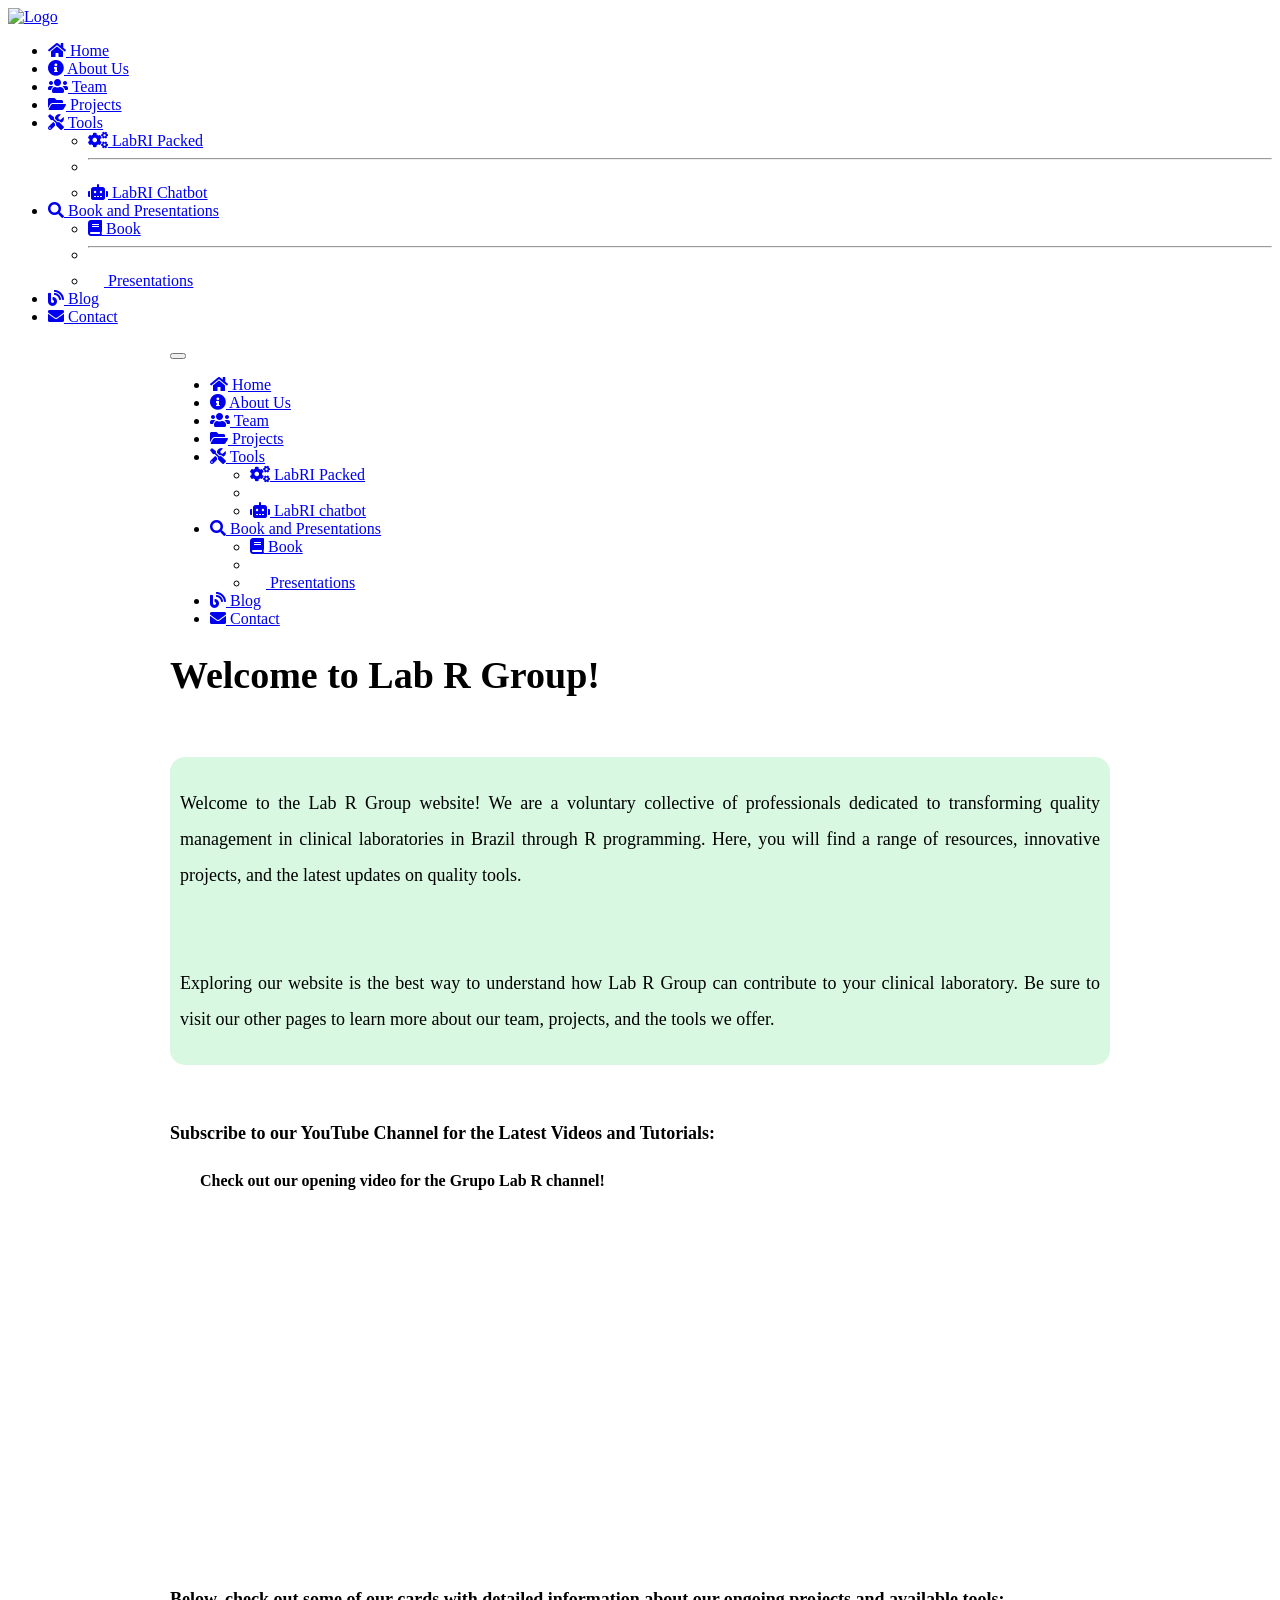
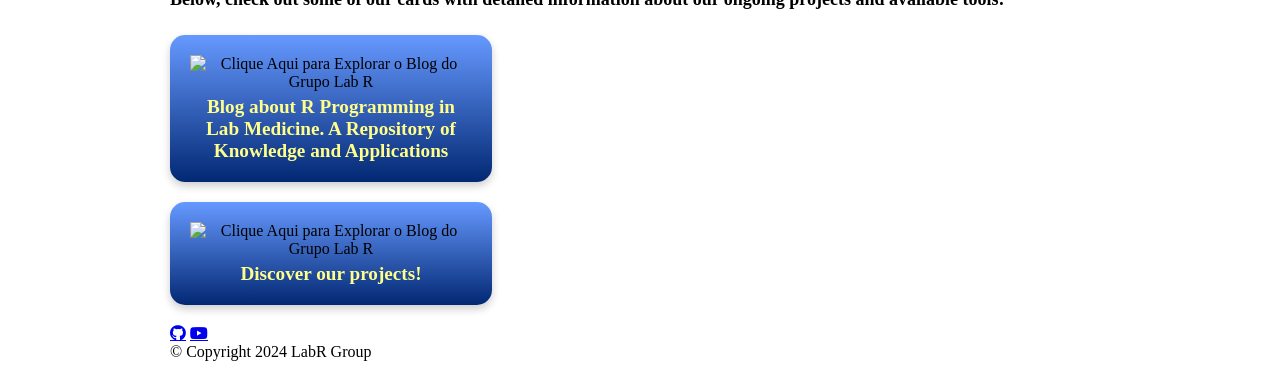
==== index.html @ 33eb2dee "Add files via upload" ====
<!DOCTYPE html>

<html>

<head>

<meta charset="utf-8" />
<meta name="generator" content="pandoc" />
<meta http-equiv="X-UA-Compatible" content="IE=EDGE" />




<title>Welcome to Lab R Group!</title>

<script src="site_libs/header-attrs-2.28/header-attrs.js"></script>
<script src="site_libs/jquery-3.6.0/jquery-3.6.0.min.js"></script>
<meta name="viewport" content="width=device-width, initial-scale=1" />
<link href="site_libs/bootstrap-3.3.5/css/cerulean.min.css" rel="stylesheet" />
<script src="site_libs/bootstrap-3.3.5/js/bootstrap.min.js"></script>
<script src="site_libs/bootstrap-3.3.5/shim/html5shiv.min.js"></script>
<script src="site_libs/bootstrap-3.3.5/shim/respond.min.js"></script>
<style>h1 {font-size: 34px;}
       h1.title {font-size: 38px;}
       h2 {font-size: 30px;}
       h3 {font-size: 24px;}
       h4 {font-size: 18px;}
       h5 {font-size: 16px;}
       h6 {font-size: 12px;}
       code {color: inherit; background-color: rgba(0, 0, 0, 0.04);}
       pre:not([class]) { background-color: white }</style>
<script src="site_libs/navigation-1.1/tabsets.js"></script>
<link href="site_libs/highlightjs-9.12.0/textmate.css" rel="stylesheet" />
<script src="site_libs/highlightjs-9.12.0/highlight.js"></script>
<link href="site_libs/font-awesome-6.4.2/css/all.min.css" rel="stylesheet" />
<link href="site_libs/font-awesome-6.4.2/css/v4-shims.min.css" rel="stylesheet" />
<!DOCTYPE html>
<html lang="en">
<head>
  <title>Site do Grupo Lab R</title>
  <meta charset="utf-8">
  <meta name="viewport" content="width=device-width, initial-scale=1.0">
  <meta name="google-site-verification" content="M9py7JwcT3rz7EWfe31SNr1wxkTWrTN2qYtPYsKMCZA" />
  <meta name="google-site-verification" content="QYenxqItDmS0MMre0PmnWL9f4YGKX4WmvtJGTEO8Kag" />
  <meta name="description" content="Lab R Group: The Lab R Group is a voluntary and non-profit collective, founded in 2021, composed of a variety of professionals who work diretamente e indiretamente no setor de laboratório clínico no Brasil. Esses especialistas focam na gestão da qualidade, utilizando ferramentas estatísticas que auxiliam neste empreendimento. O objetivo principal do grupo é implementar a transformação digital em ferramentas de qualidade, utilizando a linguagem de programação R, que é open source e gratuita.">
  <meta name="robots" content="index, follow">
  <meta name="googlebot" content="index, follow">
  <meta name="keywords" content="GrupoLabR, grupolabr, Grupo Lab R, LabRGroup, Lab R Group, LabR Group, R Markdown, Shiny, Clinical Laboratory, Diagnostic Medicine, Machine Learning, Artificial Intelligence, Biostatistics, Quality Control, Method Validation, Reference Intervals, Bioestatística, Intervalo de Referência, Validação de Métodos, R programming, Rstudio, machine learning, artificial intelligence, clinical laboratory, diagnostic medicine, quality control">
  <meta name="author" content="Lab R Group">
  <meta name="theme-color" content="#333">
  <meta name="language" content="pt-BR, en-US, es-ES">
  <link rel="canonical" href="https://www.grupolabr.com/" />
  <link rel="shortcut icon" href="imagens/icon_grupo_lab_r2.png">
  <link rel="stylesheet" href="https://use.fontawesome.com/releases/v5.8.1/css/all.css">

  <!-- Open Graph Tags -->
  <meta property="og:title" content="Lab R Group" />
  <meta property="og:description" content="Promovendo a transformação digital em laboratórios clínicos através da linguagem R." />
  <meta property="og:image" content="imagens/logo_grupo_lab_r.png" />
  <meta property="og:url" content="https://www.grupolabr.com/" />
  <meta property="og:type" content="website" />
  <link rel="stylesheet" href="styles.css">
  <script defer src="scripts.js"></script>
</head>

<body>
<header>
  <nav class="navbar">
    <div class="logo">
      <a href="index.html">
        <img src="imagens/logo_grupo_lab_r.png" alt="Logo"/>
      </a>
    </div>
    <div class="menu-icon" id="menu-icon">
      <div class="bar1"></div>
      <div class="bar2"></div>
      <div class="bar3"></div>
    </div>
    <ul class="nav-links" id="nav-links">
      <li><a href="index.html"><i class="fa fa-home"></i> Home</a></li>
      <li><a href="About_us.html"><i class="fa fa-info-circle"></i> About Us</a></li>
      <li><a href="Team.html"><i class="fa fa-users"></i> Team</a></li>
      <li><a href="Projects.html"><i class="fas fa-folder-open"></i> Projects</a></li>
      <li>
        <a href="#"><i class="fas fa-tools"></i> Tools</a>
        <ul class="submenu">
          <li><a href="LabRI_Packed.html"><i class="fa fa-cogs"></i> LabRI Packed</a></li>
          <li><hr></li>
          <li><a href="LabRI_chatbot.html"><i class="fa fa-robot"></i> LabRI Chatbot</a></li>
        </ul>
      </li>
      <li>
        <a href="#"><i class="fa fa-search"></i> Book and Presentations</a>
        <ul class="submenu">
          <li><a href="Book.html"><i class="fa fa-book"></i> Book</a></li>
          <li><hr></li>
          <li><a href="Presentations.html"><i class="fa fa-slideshare"></i> Presentations</a></li>
        </ul>
      </li>
      <li><a href="Blog.html"><i class="fa fa-blog"></i> Blog</a></li>
      <li><a href="Contact.html"><i class="fa fa-envelope"></i> Contact</a></li>
    </ul>
  </nav>
</header>

</body>
</html>

<style type="text/css">
  code{white-space: pre-wrap;}
  span.smallcaps{font-variant: small-caps;}
  span.underline{text-decoration: underline;}
  div.column{display: inline-block; vertical-align: top; width: 50%;}
  div.hanging-indent{margin-left: 1.5em; text-indent: -1.5em;}
  ul.task-list{list-style: none;}
    </style>

<style type="text/css">code{white-space: pre;}</style>
<script type="text/javascript">
if (window.hljs) {
  hljs.configure({languages: []});
  hljs.initHighlightingOnLoad();
  if (document.readyState && document.readyState === "complete") {
    window.setTimeout(function() { hljs.initHighlighting(); }, 0);
  }
}
</script>






<link rel="stylesheet" href="styles.css" type="text/css" />



<style type = "text/css">
.main-container {
  max-width: 940px;
  margin-left: auto;
  margin-right: auto;
}
img {
  max-width:100%;
}
.tabbed-pane {
  padding-top: 12px;
}
.html-widget {
  margin-bottom: 20px;
}
button.code-folding-btn:focus {
  outline: none;
}
summary {
  display: list-item;
}
details > summary > p:only-child {
  display: inline;
}
pre code {
  padding: 0;
}
</style>


<style type="text/css">
.dropdown-submenu {
  position: relative;
}
.dropdown-submenu>.dropdown-menu {
  top: 0;
  left: 100%;
  margin-top: -6px;
  margin-left: -1px;
  border-radius: 0 6px 6px 6px;
}
.dropdown-submenu:hover>.dropdown-menu {
  display: block;
}
.dropdown-submenu>a:after {
  display: block;
  content: " ";
  float: right;
  width: 0;
  height: 0;
  border-color: transparent;
  border-style: solid;
  border-width: 5px 0 5px 5px;
  border-left-color: #cccccc;
  margin-top: 5px;
  margin-right: -10px;
}
.dropdown-submenu:hover>a:after {
  border-left-color: #adb5bd;
}
.dropdown-submenu.pull-left {
  float: none;
}
.dropdown-submenu.pull-left>.dropdown-menu {
  left: -100%;
  margin-left: 10px;
  border-radius: 6px 0 6px 6px;
}
</style>

<script type="text/javascript">
// manage active state of menu based on current page
$(document).ready(function () {
  // active menu anchor
  href = window.location.pathname
  href = href.substr(href.lastIndexOf('/') + 1)
  if (href === "")
    href = "index.html";
  var menuAnchor = $('a[href="' + href + '"]');

  // mark the anchor link active (and if it's in a dropdown, also mark that active)
  var dropdown = menuAnchor.closest('li.dropdown');
  if (window.bootstrap) { // Bootstrap 4+
    menuAnchor.addClass('active');
    dropdown.find('> .dropdown-toggle').addClass('active');
  } else { // Bootstrap 3
    menuAnchor.parent().addClass('active');
    dropdown.addClass('active');
  }

  // Navbar adjustments
  var navHeight = $(".navbar").first().height() + 15;
  var style = document.createElement('style');
  var pt = "padding-top: " + navHeight + "px; ";
  var mt = "margin-top: -" + navHeight + "px; ";
  var css = "";
  // offset scroll position for anchor links (for fixed navbar)
  for (var i = 1; i <= 6; i++) {
    css += ".section h" + i + "{ " + pt + mt + "}\n";
  }
  style.innerHTML = "body {" + pt + "padding-bottom: 40px; }\n" + css;
  document.head.appendChild(style);
});
</script>

<!-- tabsets -->

<style type="text/css">
.tabset-dropdown > .nav-tabs {
  display: inline-table;
  max-height: 500px;
  min-height: 44px;
  overflow-y: auto;
  border: 1px solid #ddd;
  border-radius: 4px;
}

.tabset-dropdown > .nav-tabs > li.active:before, .tabset-dropdown > .nav-tabs.nav-tabs-open:before {
  content: "\e259";
  font-family: 'Glyphicons Halflings';
  display: inline-block;
  padding: 10px;
  border-right: 1px solid #ddd;
}

.tabset-dropdown > .nav-tabs.nav-tabs-open > li.active:before {
  content: "\e258";
  font-family: 'Glyphicons Halflings';
  border: none;
}

.tabset-dropdown > .nav-tabs > li.active {
  display: block;
}

.tabset-dropdown > .nav-tabs > li > a,
.tabset-dropdown > .nav-tabs > li > a:focus,
.tabset-dropdown > .nav-tabs > li > a:hover {
  border: none;
  display: inline-block;
  border-radius: 4px;
  background-color: transparent;
}

.tabset-dropdown > .nav-tabs.nav-tabs-open > li {
  display: block;
  float: none;
}

.tabset-dropdown > .nav-tabs > li {
  display: none;
}
</style>

<!-- code folding -->




</head>

<body>


<div class="container-fluid main-container">




<div class="navbar navbar-default  navbar-fixed-top" role="navigation">
  <div class="container">
    <div class="navbar-header">
      <button type="button" class="navbar-toggle collapsed" data-toggle="collapse" data-bs-toggle="collapse" data-target="#navbar" data-bs-target="#navbar">
        <span class="icon-bar"></span>
        <span class="icon-bar"></span>
        <span class="icon-bar"></span>
      </button>
      <a class="navbar-brand" href="index.html"></a>
    </div>
    <div id="navbar" class="navbar-collapse collapse">
      <ul class="nav navbar-nav">
        <li>
  <a href="index.html">
    <span class="fa fa-home"></span>
     
    Home
  </a>
</li>
<li>
  <a href="About_us.html">
    <span class="fa fa-info-circle"></span>
     
    About Us
  </a>
</li>
<li>
  <a href="Team.html">
    <span class="fa fa-users"></span>
     
    Team
  </a>
</li>
<li>
  <a href="Projects.html">
    <span class="fas fa-folder-open"></span>
     
    Projects
  </a>
</li>
<li class="dropdown">
  <a href="#" class="dropdown-toggle" data-toggle="dropdown" role="button" data-bs-toggle="dropdown" aria-expanded="false">
    <span class="fas fa-tools"></span>
     
    Tools
     
    <span class="caret"></span>
  </a>
  <ul class="dropdown-menu" role="menu">
    <li>
      <a href="LabRI_Packed.html">
        <span class="fa fa-cogs"></span>
         
        LabRI Packed
      </a>
    </li>
    <li class="divider"></li>
    <li>
      <a href="LabRI_chatbot.html">
        <span class="fa fa-robot"></span>
         
        LabRI chatbot
      </a>
    </li>
  </ul>
</li>
<li class="dropdown">
  <a href="#" class="dropdown-toggle" data-toggle="dropdown" role="button" data-bs-toggle="dropdown" aria-expanded="false">
    <span class="fa fa-search"></span>
     
    Book and Presentations
     
    <span class="caret"></span>
  </a>
  <ul class="dropdown-menu" role="menu">
    <li>
      <a href="Book.html">
        <span class="fa fa-book"></span>
         
        Book
      </a>
    </li>
    <li class="divider"></li>
    <li>
      <a href="Presentations.html">
        <span class="fa fa-slideshare"></span>
         
        Presentations
      </a>
    </li>
  </ul>
</li>
<li>
  <a href="Blog.html">
    <span class="fa fa-blog"></span>
     
    Blog
  </a>
</li>
<li>
  <a href="Contact.html">
    <span class="fa fa-envelope"></span>
     
    Contact
  </a>
</li>
      </ul>
      <ul class="nav navbar-nav navbar-right">
        
      </ul>
    </div><!--/.nav-collapse -->
  </div><!--/.container -->
</div><!--/.navbar -->

<div id="header">



<h1 class="title toc-ignore">Welcome to Lab R Group!</h1>

</div>


<p><br></p>
<div
style="text-align: justify; line-height: 2; color: black; background-color: #d8f8e1; border-radius: 15px; padding: 10px; font-size: 18px;">
<p>Welcome to the Lab R Group website! We are a voluntary collective of
professionals dedicated to transforming quality management in clinical
laboratories in Brazil through R programming. Here, you will find a
range of resources, innovative projects, and the latest updates on
quality tools.</p>
<p><br></p>
<p>Exploring our website is the best way to understand how Lab R Group
can contribute to your clinical laboratory. Be sure to visit our other
pages to learn more about our team, projects, and the tools we
offer.</p>
</div>
<p><br></p>
<div
style="text-align: justify; line-height: 1.8; color: black; font-size: 18px;">
<p><strong>Subscribe to our YouTube Channel for the Latest Videos and
Tutorials:</strong></p>
</div>
<div
style="text-align: justify; text-indent: 30px; line-height: 1.8; color: black;">
<p><strong>Check out our opening video for the Grupo Lab R
channel!</strong></p>
</div>
<div class="video-container">
<p><iframe width="560" height="315" src="https://www.youtube.com/embed/CInPrwDL0m4?si=5nwjoQ9Uyy8b3hS0" frameborder="0" allow="accelerometer; autoplay; encrypted-media; gyroscope; picture-in-picture" allowfullscreen></iframe></p>
</div>
<p><br></p>
<div
style="text-align: justify; line-height: 1.8; color: black; font-size: 18px;">
<p><strong>Below, check out some of our cards with detailed information
about our ongoing projects and available tools:</strong></p>
</div>
<div class="cta-card"
onclick="window.location.href=&#39;https://grupolabr.com/Blog&#39;">
<img src="imagens/CTA_blog.png" alt="Clique Aqui para Explorar o Blog do Grupo Lab R">
<h2>
Blog about R Programming in Lab Medicine. A Repository of Knowledge and
Applications
</h2>
</div>
<div class="cta-card"
onclick="window.location.href=&#39;https://grupolabr.com/Projects&#39;">
<img src="imagens/CTA_projects.png" alt="Clique Aqui para Explorar o Blog do Grupo Lab R">
<h2>
Discover our projects!
</h2>
</div>
<style>
  .cta-card {
    background: linear-gradient(to bottom, #6699ff, #022873); /* Gradiente de azul */
    border-radius: 15px;
    padding: 20px;
    text-align: center;
    box-shadow: 0 4px 8px rgba(0, 0, 0, 0.2);
    transition: transform 0.2s;
    cursor: pointer;
    margin: 20px 0;
    width: 30%; /* Ajuste a largura conforme necessário */
    max-width: 500px; /* Limita a largura máxima */
  }
  .cta-card:hover {
    transform: scale(1.05);
  }
  .cta-card img {
    width: 100%;
    margin-bottom: 5px;
  }
  .cta-card h2 {
    margin: 0;
    font-size: 1.2em;
    color: #ffff89;
  }
</style>

<footer id="rStudioFooter" class="band full">
  <div class="bandContent">
    <div id="logos">
      <a href="https://github.com/labrgrupo/site_labrgroup" class="fab fa-github"></a>
      <a href="https://www.youtube.com/@grupolabr4872/videos" class="fab fa-youtube"></a>
    </div>
    <div id="copyright">© Copyright 2024 LabR Group</div>
  </div>
</footer>



</div>

<script>

// add bootstrap table styles to pandoc tables
function bootstrapStylePandocTables() {
  $('tr.odd').parent('tbody').parent('table').addClass('table table-condensed');
}
$(document).ready(function () {
  bootstrapStylePandocTables();
});


</script>

<!-- tabsets -->

<script>
$(document).ready(function () {
  window.buildTabsets("TOC");
});

$(document).ready(function () {
  $('.tabset-dropdown > .nav-tabs > li').click(function () {
    $(this).parent().toggleClass('nav-tabs-open');
  });
});
</script>

<!-- code folding -->


<!-- dynamically load mathjax for compatibility with self-contained -->
<script>
  (function () {
    var script = document.createElement("script");
    script.type = "text/javascript";
    script.src  = "https://mathjax.rstudio.com/latest/MathJax.js?config=TeX-AMS-MML_HTMLorMML";
    document.getElementsByTagName("head")[0].appendChild(script);
  })();
</script>

</body>
</html>
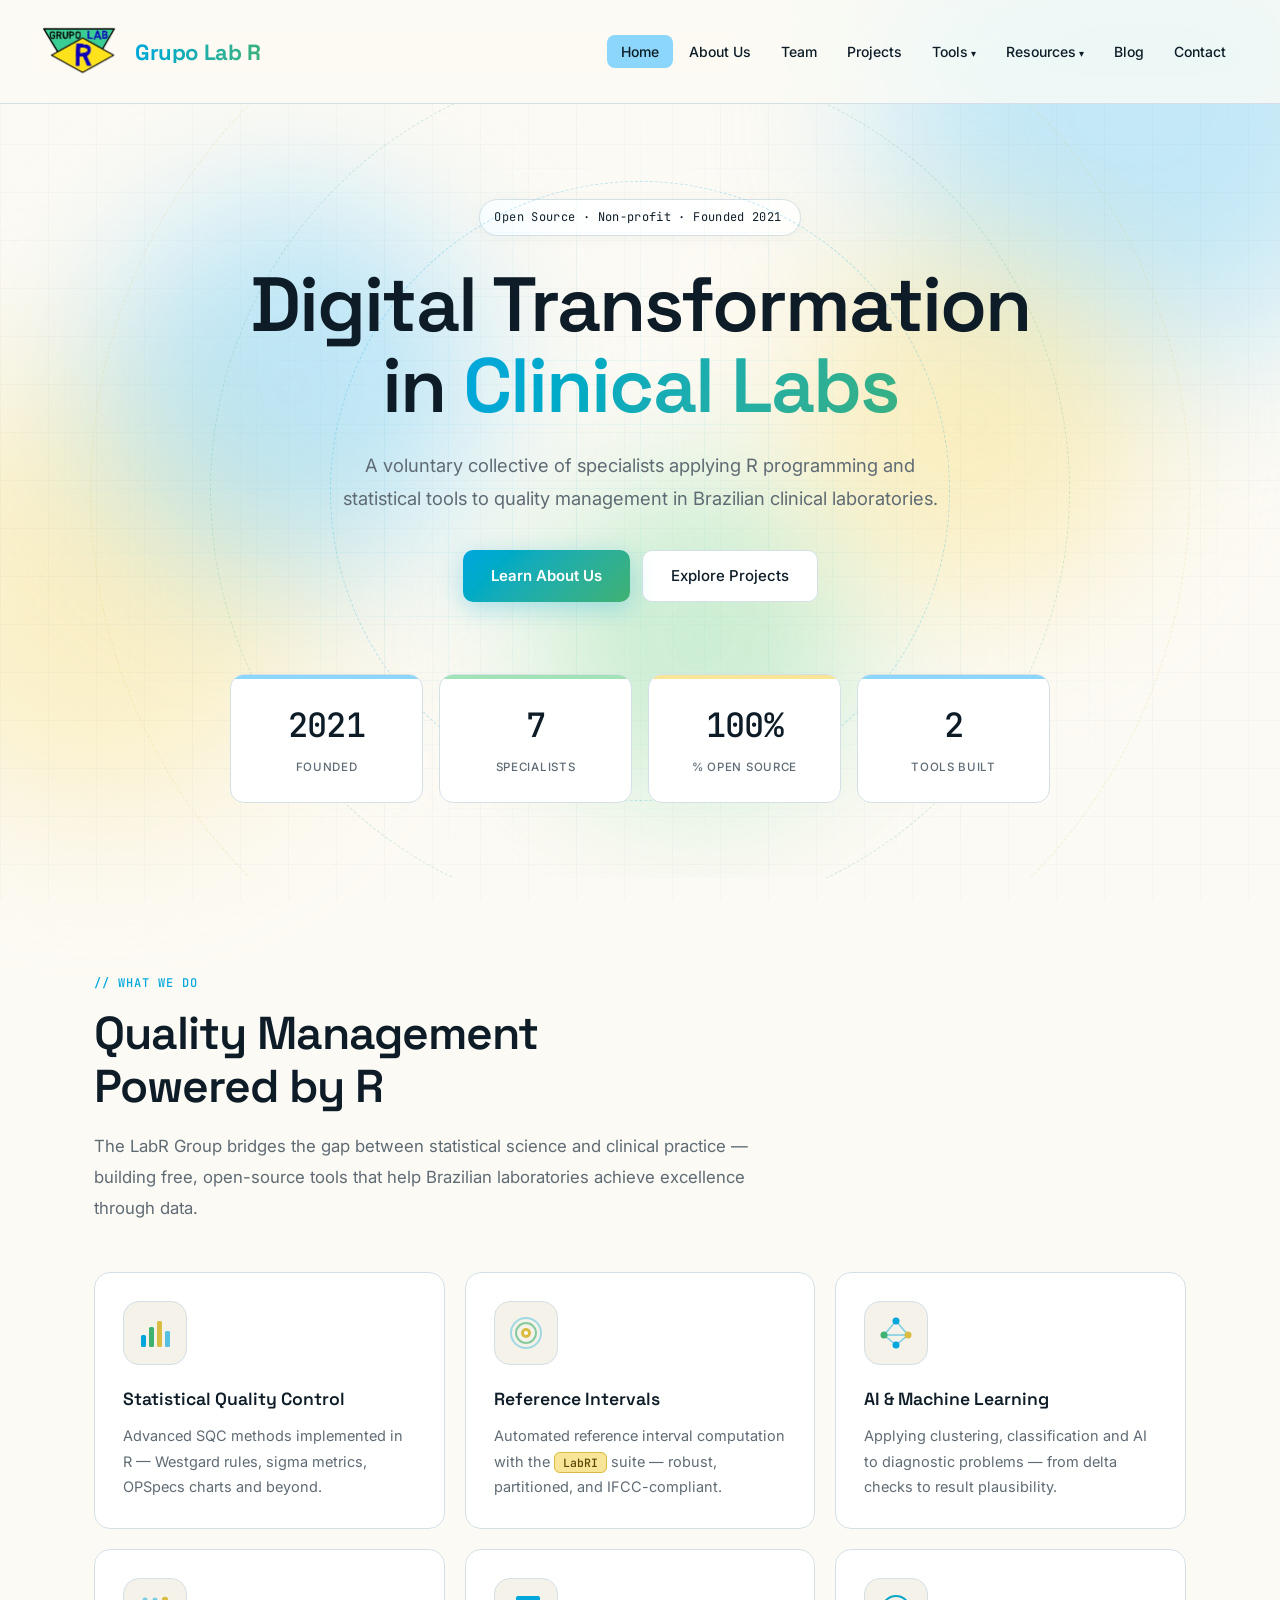
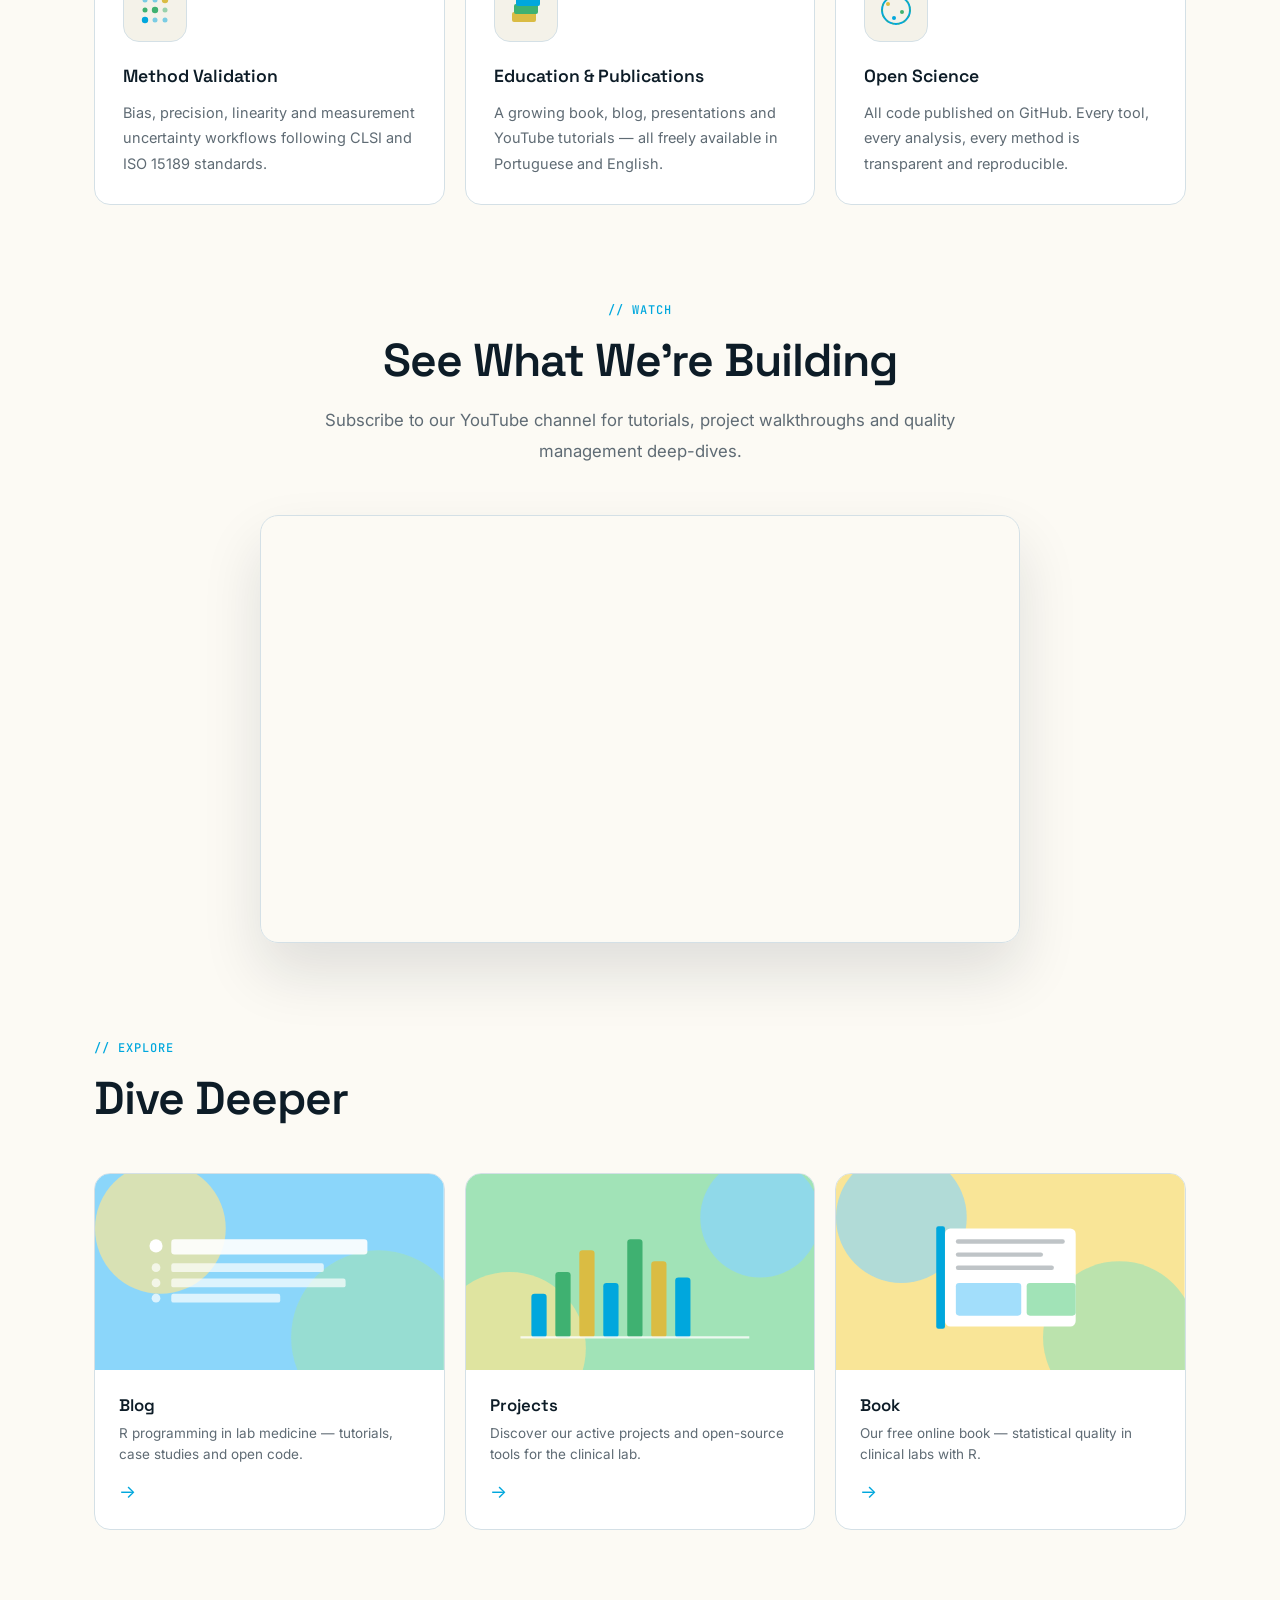
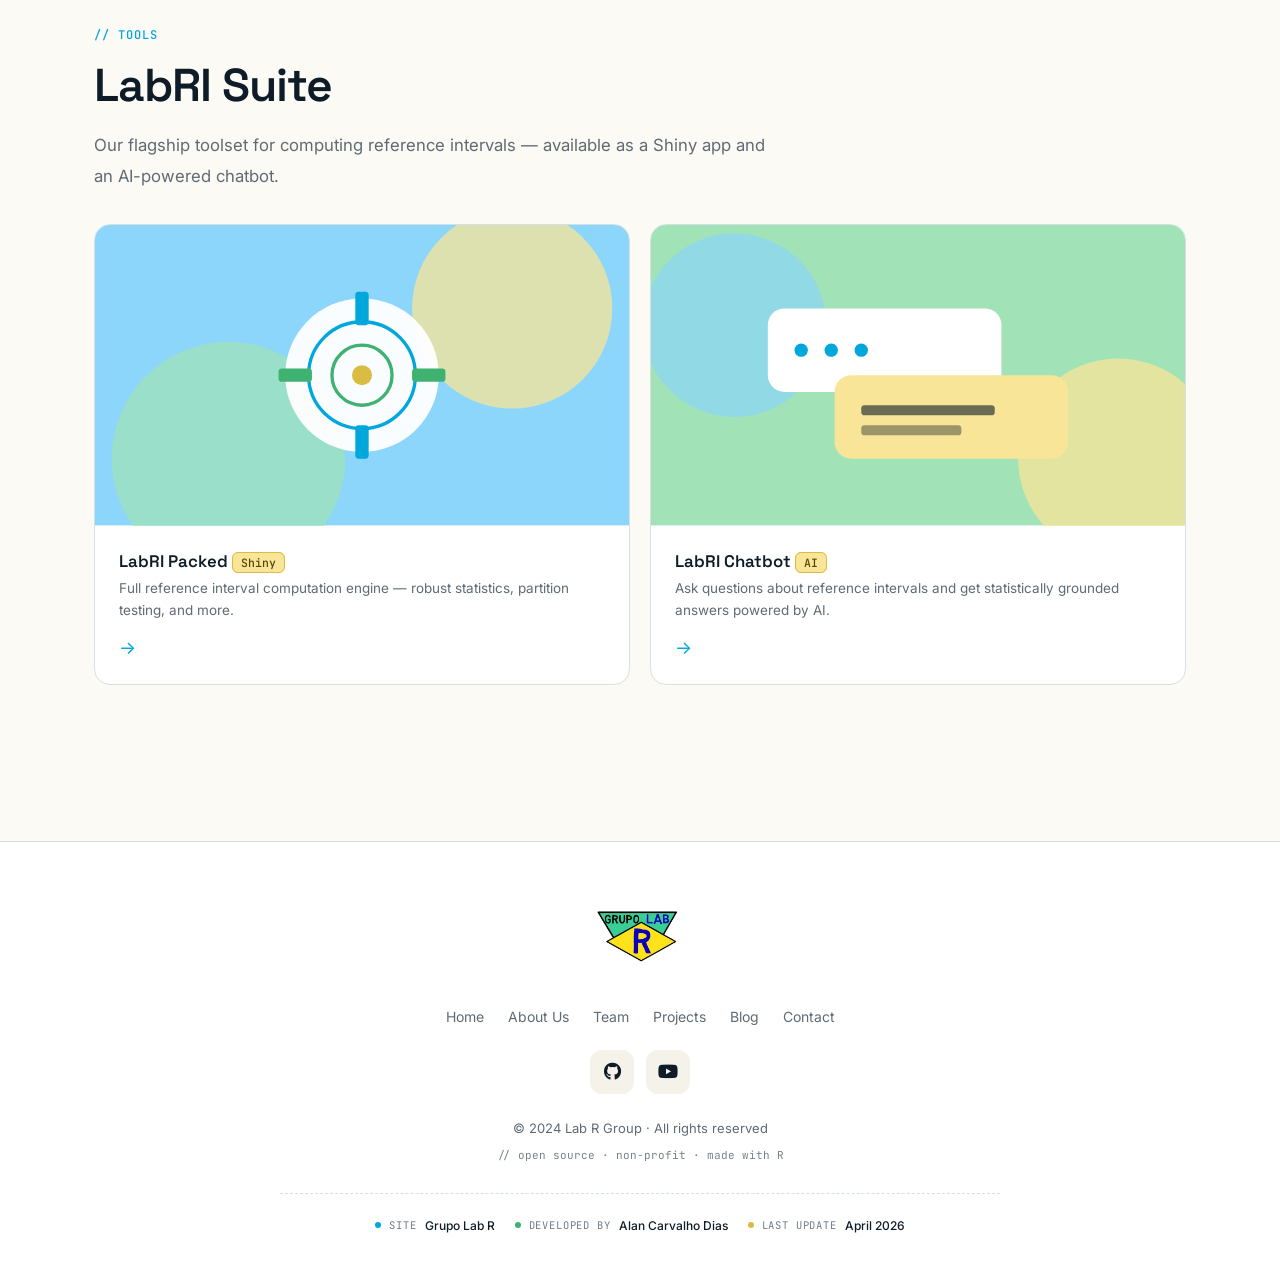
==== commit 24d8f0b1: "Add files via upload" ====
--- a/index.html
+++ b/index.html
@@ -1,561 +1,312 @@
-<!DOCTYPE html>
-
-<html>
-
-<head>
-
-<meta charset="utf-8" />
-<meta name="generator" content="pandoc" />
-<meta http-equiv="X-UA-Compatible" content="IE=EDGE" />
-
-
-
-
-<title>Welcome to Lab R Group!</title>
-
-<script src="site_libs/header-attrs-2.28/header-attrs.js"></script>
-<script src="site_libs/jquery-3.6.0/jquery-3.6.0.min.js"></script>
-<meta name="viewport" content="width=device-width, initial-scale=1" />
-<link href="site_libs/bootstrap-3.3.5/css/cerulean.min.css" rel="stylesheet" />
-<script src="site_libs/bootstrap-3.3.5/js/bootstrap.min.js"></script>
-<script src="site_libs/bootstrap-3.3.5/shim/html5shiv.min.js"></script>
-<script src="site_libs/bootstrap-3.3.5/shim/respond.min.js"></script>
-<style>h1 {font-size: 34px;}
-       h1.title {font-size: 38px;}
-       h2 {font-size: 30px;}
-       h3 {font-size: 24px;}
-       h4 {font-size: 18px;}
-       h5 {font-size: 16px;}
-       h6 {font-size: 12px;}
-       code {color: inherit; background-color: rgba(0, 0, 0, 0.04);}
-       pre:not([class]) { background-color: white }</style>
-<script src="site_libs/navigation-1.1/tabsets.js"></script>
-<link href="site_libs/highlightjs-9.12.0/textmate.css" rel="stylesheet" />
-<script src="site_libs/highlightjs-9.12.0/highlight.js"></script>
-<link href="site_libs/font-awesome-6.4.2/css/all.min.css" rel="stylesheet" />
-<link href="site_libs/font-awesome-6.4.2/css/v4-shims.min.css" rel="stylesheet" />
-<!DOCTYPE html>
-<html lang="en">
-<head>
-  <title>Site do Grupo Lab R</title>
-  <meta charset="utf-8">
-  <meta name="viewport" content="width=device-width, initial-scale=1.0">
-  <meta name="google-site-verification" content="M9py7JwcT3rz7EWfe31SNr1wxkTWrTN2qYtPYsKMCZA" />
-  <meta name="google-site-verification" content="QYenxqItDmS0MMre0PmnWL9f4YGKX4WmvtJGTEO8Kag" />
-  <meta name="description" content="Lab R Group: The Lab R Group is a voluntary and non-profit collective, founded in 2021, composed of a variety of professionals who work diretamente e indiretamente no setor de laboratório clínico no Brasil. Esses especialistas focam na gestão da qualidade, utilizando ferramentas estatísticas que auxiliam neste empreendimento. O objetivo principal do grupo é implementar a transformação digital em ferramentas de qualidade, utilizando a linguagem de programação R, que é open source e gratuita.">
-  <meta name="robots" content="index, follow">
-  <meta name="googlebot" content="index, follow">
-  <meta name="keywords" content="GrupoLabR, grupolabr, Grupo Lab R, LabRGroup, Lab R Group, LabR Group, R Markdown, Shiny, Clinical Laboratory, Diagnostic Medicine, Machine Learning, Artificial Intelligence, Biostatistics, Quality Control, Method Validation, Reference Intervals, Bioestatística, Intervalo de Referência, Validação de Métodos, R programming, Rstudio, machine learning, artificial intelligence, clinical laboratory, diagnostic medicine, quality control">
-  <meta name="author" content="Lab R Group">
-  <meta name="theme-color" content="#333">
-  <meta name="language" content="pt-BR, en-US, es-ES">
-  <link rel="canonical" href="https://www.grupolabr.com/" />
-  <link rel="shortcut icon" href="imagens/icon_grupo_lab_r2.png">
-  <link rel="stylesheet" href="https://use.fontawesome.com/releases/v5.8.1/css/all.css">
-
-  <!-- Open Graph Tags -->
-  <meta property="og:title" content="Lab R Group" />
-  <meta property="og:description" content="Promovendo a transformação digital em laboratórios clínicos através da linguagem R." />
-  <meta property="og:image" content="imagens/logo_grupo_lab_r.png" />
-  <meta property="og:url" content="https://www.grupolabr.com/" />
-  <meta property="og:type" content="website" />
-  <link rel="stylesheet" href="styles.css">
-  <script defer src="scripts.js"></script>
-</head>
-
-<body>
-<header>
-  <nav class="navbar">
-    <div class="logo">
-      <a href="index.html">
-        <img src="imagens/logo_grupo_lab_r.png" alt="Logo"/>
-      </a>
-    </div>
-    <div class="menu-icon" id="menu-icon">
-      <div class="bar1"></div>
-      <div class="bar2"></div>
-      <div class="bar3"></div>
-    </div>
-    <ul class="nav-links" id="nav-links">
-      <li><a href="index.html"><i class="fa fa-home"></i> Home</a></li>
-      <li><a href="About_us.html"><i class="fa fa-info-circle"></i> About Us</a></li>
-      <li><a href="Team.html"><i class="fa fa-users"></i> Team</a></li>
-      <li><a href="Projects.html"><i class="fas fa-folder-open"></i> Projects</a></li>
-      <li>
-        <a href="#"><i class="fas fa-tools"></i> Tools</a>
-        <ul class="submenu">
-          <li><a href="LabRI_Packed.html"><i class="fa fa-cogs"></i> LabRI Packed</a></li>
-          <li><hr></li>
-          <li><a href="LabRI_chatbot.html"><i class="fa fa-robot"></i> LabRI Chatbot</a></li>
-        </ul>
-      </li>
-      <li>
-        <a href="#"><i class="fa fa-search"></i> Book and Presentations</a>
-        <ul class="submenu">
-          <li><a href="Book.html"><i class="fa fa-book"></i> Book</a></li>
-          <li><hr></li>
-          <li><a href="Presentations.html"><i class="fa fa-slideshare"></i> Presentations</a></li>
-        </ul>
-      </li>
-      <li><a href="Blog.html"><i class="fa fa-blog"></i> Blog</a></li>
-      <li><a href="Contact.html"><i class="fa fa-envelope"></i> Contact</a></li>
-    </ul>
-  </nav>
-</header>
-
-</body>
-</html>
-
-<style type="text/css">
-  code{white-space: pre-wrap;}
-  span.smallcaps{font-variant: small-caps;}
-  span.underline{text-decoration: underline;}
-  div.column{display: inline-block; vertical-align: top; width: 50%;}
-  div.hanging-indent{margin-left: 1.5em; text-indent: -1.5em;}
-  ul.task-list{list-style: none;}
-    </style>
-
-<style type="text/css">code{white-space: pre;}</style>
-<script type="text/javascript">
-if (window.hljs) {
-  hljs.configure({languages: []});
-  hljs.initHighlightingOnLoad();
-  if (document.readyState && document.readyState === "complete") {
-    window.setTimeout(function() { hljs.initHighlighting(); }, 0);
-  }
-}
-</script>
-
-
-
-
-
-
-<link rel="stylesheet" href="styles.css" type="text/css" />
-
-
-
-<style type = "text/css">
-.main-container {
-  max-width: 940px;
-  margin-left: auto;
-  margin-right: auto;
-}
-img {
-  max-width:100%;
-}
-.tabbed-pane {
-  padding-top: 12px;
-}
-.html-widget {
-  margin-bottom: 20px;
-}
-button.code-folding-btn:focus {
-  outline: none;
-}
-summary {
-  display: list-item;
-}
-details > summary > p:only-child {
-  display: inline;
-}
-pre code {
-  padding: 0;
-}
-</style>
-
-
-<style type="text/css">
-.dropdown-submenu {
-  position: relative;
-}
-.dropdown-submenu>.dropdown-menu {
-  top: 0;
-  left: 100%;
-  margin-top: -6px;
-  margin-left: -1px;
-  border-radius: 0 6px 6px 6px;
-}
-.dropdown-submenu:hover>.dropdown-menu {
-  display: block;
-}
-.dropdown-submenu>a:after {
-  display: block;
-  content: " ";
-  float: right;
-  width: 0;
-  height: 0;
-  border-color: transparent;
-  border-style: solid;
-  border-width: 5px 0 5px 5px;
-  border-left-color: #cccccc;
-  margin-top: 5px;
-  margin-right: -10px;
-}
-.dropdown-submenu:hover>a:after {
-  border-left-color: #adb5bd;
-}
-.dropdown-submenu.pull-left {
-  float: none;
-}
-.dropdown-submenu.pull-left>.dropdown-menu {
-  left: -100%;
-  margin-left: 10px;
-  border-radius: 6px 0 6px 6px;
-}
-</style>
-
-<script type="text/javascript">
-// manage active state of menu based on current page
-$(document).ready(function () {
-  // active menu anchor
-  href = window.location.pathname
-  href = href.substr(href.lastIndexOf('/') + 1)
-  if (href === "")
-    href = "index.html";
-  var menuAnchor = $('a[href="' + href + '"]');
-
-  // mark the anchor link active (and if it's in a dropdown, also mark that active)
-  var dropdown = menuAnchor.closest('li.dropdown');
-  if (window.bootstrap) { // Bootstrap 4+
-    menuAnchor.addClass('active');
-    dropdown.find('> .dropdown-toggle').addClass('active');
-  } else { // Bootstrap 3
-    menuAnchor.parent().addClass('active');
-    dropdown.addClass('active');
-  }
-
-  // Navbar adjustments
-  var navHeight = $(".navbar").first().height() + 15;
-  var style = document.createElement('style');
-  var pt = "padding-top: " + navHeight + "px; ";
-  var mt = "margin-top: -" + navHeight + "px; ";
-  var css = "";
-  // offset scroll position for anchor links (for fixed navbar)
-  for (var i = 1; i <= 6; i++) {
-    css += ".section h" + i + "{ " + pt + mt + "}\n";
-  }
-  style.innerHTML = "body {" + pt + "padding-bottom: 40px; }\n" + css;
-  document.head.appendChild(style);
-});
-</script>
-
-<!-- tabsets -->
-
-<style type="text/css">
-.tabset-dropdown > .nav-tabs {
-  display: inline-table;
-  max-height: 500px;
-  min-height: 44px;
-  overflow-y: auto;
-  border: 1px solid #ddd;
-  border-radius: 4px;
-}
-
-.tabset-dropdown > .nav-tabs > li.active:before, .tabset-dropdown > .nav-tabs.nav-tabs-open:before {
-  content: "\e259";
-  font-family: 'Glyphicons Halflings';
-  display: inline-block;
-  padding: 10px;
-  border-right: 1px solid #ddd;
-}
-
-.tabset-dropdown > .nav-tabs.nav-tabs-open > li.active:before {
-  content: "\e258";
-  font-family: 'Glyphicons Halflings';
-  border: none;
-}
-
-.tabset-dropdown > .nav-tabs > li.active {
-  display: block;
-}
-
-.tabset-dropdown > .nav-tabs > li > a,
-.tabset-dropdown > .nav-tabs > li > a:focus,
-.tabset-dropdown > .nav-tabs > li > a:hover {
-  border: none;
-  display: inline-block;
-  border-radius: 4px;
-  background-color: transparent;
-}
-
-.tabset-dropdown > .nav-tabs.nav-tabs-open > li {
-  display: block;
-  float: none;
-}
-
-.tabset-dropdown > .nav-tabs > li {
-  display: none;
-}
-</style>
-
-<!-- code folding -->
-
-
-
-
-</head>
-
-<body>
-
-
-<div class="container-fluid main-container">
-
-
-
-
-<div class="navbar navbar-default  navbar-fixed-top" role="navigation">
-  <div class="container">
-    <div class="navbar-header">
-      <button type="button" class="navbar-toggle collapsed" data-toggle="collapse" data-bs-toggle="collapse" data-target="#navbar" data-bs-target="#navbar">
-        <span class="icon-bar"></span>
-        <span class="icon-bar"></span>
-        <span class="icon-bar"></span>
-      </button>
-      <a class="navbar-brand" href="index.html"></a>
-    </div>
-    <div id="navbar" class="navbar-collapse collapse">
-      <ul class="nav navbar-nav">
-        <li>
-  <a href="index.html">
-    <span class="fa fa-home"></span>
-     
-    Home
-  </a>
-</li>
-<li>
-  <a href="About_us.html">
-    <span class="fa fa-info-circle"></span>
-     
-    About Us
-  </a>
-</li>
-<li>
-  <a href="Team.html">
-    <span class="fa fa-users"></span>
-     
-    Team
-  </a>
-</li>
-<li>
-  <a href="Projects.html">
-    <span class="fas fa-folder-open"></span>
-     
-    Projects
-  </a>
-</li>
-<li class="dropdown">
-  <a href="#" class="dropdown-toggle" data-toggle="dropdown" role="button" data-bs-toggle="dropdown" aria-expanded="false">
-    <span class="fas fa-tools"></span>
-     
-    Tools
-     
-    <span class="caret"></span>
-  </a>
-  <ul class="dropdown-menu" role="menu">
-    <li>
-      <a href="LabRI_Packed.html">
-        <span class="fa fa-cogs"></span>
-         
-        LabRI Packed
-      </a>
-    </li>
-    <li class="divider"></li>
-    <li>
-      <a href="LabRI_chatbot.html">
-        <span class="fa fa-robot"></span>
-         
-        LabRI chatbot
-      </a>
-    </li>
-  </ul>
-</li>
-<li class="dropdown">
-  <a href="#" class="dropdown-toggle" data-toggle="dropdown" role="button" data-bs-toggle="dropdown" aria-expanded="false">
-    <span class="fa fa-search"></span>
-     
-    Book and Presentations
-     
-    <span class="caret"></span>
-  </a>
-  <ul class="dropdown-menu" role="menu">
-    <li>
-      <a href="Book.html">
-        <span class="fa fa-book"></span>
-         
-        Book
-      </a>
-    </li>
-    <li class="divider"></li>
-    <li>
-      <a href="Presentations.html">
-        <span class="fa fa-slideshare"></span>
-         
-        Presentations
-      </a>
-    </li>
-  </ul>
-</li>
-<li>
-  <a href="Blog.html">
-    <span class="fa fa-blog"></span>
-     
-    Blog
-  </a>
-</li>
-<li>
-  <a href="Contact.html">
-    <span class="fa fa-envelope"></span>
-     
-    Contact
-  </a>
-</li>
-      </ul>
-      <ul class="nav navbar-nav navbar-right">
-        
-      </ul>
-    </div><!--/.nav-collapse -->
-  </div><!--/.container -->
-</div><!--/.navbar -->
-
-<div id="header">
-
-
-
-<h1 class="title toc-ignore">Welcome to Lab R Group!</h1>
-
-</div>
-
-
-<p><br></p>
-<div
-style="text-align: justify; line-height: 2; color: black; background-color: #d8f8e1; border-radius: 15px; padding: 10px; font-size: 18px;">
-<p>Welcome to the Lab R Group website! We are a voluntary collective of
-professionals dedicated to transforming quality management in clinical
-laboratories in Brazil through R programming. Here, you will find a
-range of resources, innovative projects, and the latest updates on
-quality tools.</p>
-<p><br></p>
-<p>Exploring our website is the best way to understand how Lab R Group
-can contribute to your clinical laboratory. Be sure to visit our other
-pages to learn more about our team, projects, and the tools we
-offer.</p>
-</div>
-<p><br></p>
-<div
-style="text-align: justify; line-height: 1.8; color: black; font-size: 18px;">
-<p><strong>Subscribe to our YouTube Channel for the Latest Videos and
-Tutorials:</strong></p>
-</div>
-<div
-style="text-align: justify; text-indent: 30px; line-height: 1.8; color: black;">
-<p><strong>Check out our opening video for the Grupo Lab R
-channel!</strong></p>
-</div>
-<div class="video-container">
-<p><iframe width="560" height="315" src="https://www.youtube.com/embed/CInPrwDL0m4?si=5nwjoQ9Uyy8b3hS0" frameborder="0" allow="accelerometer; autoplay; encrypted-media; gyroscope; picture-in-picture" allowfullscreen></iframe></p>
-</div>
-<p><br></p>
-<div
-style="text-align: justify; line-height: 1.8; color: black; font-size: 18px;">
-<p><strong>Below, check out some of our cards with detailed information
-about our ongoing projects and available tools:</strong></p>
-</div>
-<div class="cta-card"
-onclick="window.location.href=&#39;https://grupolabr.com/Blog&#39;">
-<img src="imagens/CTA_blog.png" alt="Clique Aqui para Explorar o Blog do Grupo Lab R">
-<h2>
-Blog about R Programming in Lab Medicine. A Repository of Knowledge and
-Applications
-</h2>
-</div>
-<div class="cta-card"
-onclick="window.location.href=&#39;https://grupolabr.com/Projects&#39;">
-<img src="imagens/CTA_projects.png" alt="Clique Aqui para Explorar o Blog do Grupo Lab R">
-<h2>
-Discover our projects!
-</h2>
-</div>
-<style>
-  .cta-card {
-    background: linear-gradient(to bottom, #6699ff, #022873); /* Gradiente de azul */
-    border-radius: 15px;
-    padding: 20px;
-    text-align: center;
-    box-shadow: 0 4px 8px rgba(0, 0, 0, 0.2);
-    transition: transform 0.2s;
-    cursor: pointer;
-    margin: 20px 0;
-    width: 30%; /* Ajuste a largura conforme necessário */
-    max-width: 500px; /* Limita a largura máxima */
-  }
-  .cta-card:hover {
-    transform: scale(1.05);
-  }
-  .cta-card img {
-    width: 100%;
-    margin-bottom: 5px;
-  }
-  .cta-card h2 {
-    margin: 0;
-    font-size: 1.2em;
-    color: #ffff89;
-  }
-</style>
-
-<footer id="rStudioFooter" class="band full">
-  <div class="bandContent">
-    <div id="logos">
-      <a href="https://github.com/labrgrupo/site_labrgroup" class="fab fa-github"></a>
-      <a href="https://www.youtube.com/@grupolabr4872/videos" class="fab fa-youtube"></a>
-    </div>
-    <div id="copyright">© Copyright 2024 LabR Group</div>
-  </div>
-</footer>
-
-
-
-</div>
-
-<script>
-
-// add bootstrap table styles to pandoc tables
-function bootstrapStylePandocTables() {
-  $('tr.odd').parent('tbody').parent('table').addClass('table table-condensed');
-}
-$(document).ready(function () {
-  bootstrapStylePandocTables();
-});
-
-
-</script>
-
-<!-- tabsets -->
-
-<script>
-$(document).ready(function () {
-  window.buildTabsets("TOC");
-});
-
-$(document).ready(function () {
-  $('.tabset-dropdown > .nav-tabs > li').click(function () {
-    $(this).parent().toggleClass('nav-tabs-open');
-  });
-});
-</script>
-
-<!-- code folding -->
-
-
-<!-- dynamically load mathjax for compatibility with self-contained -->
-<script>
-  (function () {
-    var script = document.createElement("script");
-    script.type = "text/javascript";
-    script.src  = "https://mathjax.rstudio.com/latest/MathJax.js?config=TeX-AMS-MML_HTMLorMML";
-    document.getElementsByTagName("head")[0].appendChild(script);
-  })();
-</script>
-
-</body>
-</html>
+<!DOCTYPE html>
+<html lang="en">
+<head>
+  <meta charset="utf-8"/>
+  <meta name="viewport" content="width=device-width, initial-scale=1.0"/>
+  <title>Lab R Group — Digital Transformation in Clinical Labs</title>
+  <meta name="description" content="Lab R Group: a voluntary collective implementing digital transformation in clinical laboratory quality management using R programming."/>
+  <meta name="keywords" content="GrupoLabR, Grupo Lab R, R programming, Clinical Laboratory, Quality Control, Biostatistics, Reference Intervals, Method Validation"/>
+  <meta name="author" content="Lab R Group"/>
+  <meta property="og:title" content="Lab R Group"/>
+  <meta property="og:description" content="Digital transformation in clinical laboratory quality management through R."/>
+  <meta property="og:image" content="imagens/logo_grupo_lab_r.png"/>
+  <meta property="og:url" content="https://www.grupolabr.com/"/>
+  <link rel="stylesheet" href="labr-style.css"/>
+  <link rel="stylesheet" href="https://cdnjs.cloudflare.com/ajax/libs/font-awesome/6.4.2/css/all.min.css"/>
+  <script defer src="labr-icons.js"></script>
+</head>
+<body>
+
+<!-- ── NAVBAR ── -->
+<nav class="labr-nav">
+  <a href="index.html" class="nav-logo">
+    <img src="imagens/logo_grupo_lab_r.png" alt="Lab R Group"/>
+    <div class="brand-wrap">
+      <span class="brand">Grupo Lab R</span>
+      <span class="brand-sub">grupolabr.com</span>
+    </div>
+  </a>
+  <ul class="nav-links">
+    <li><a href="index.html" class="active">Home</a></li>
+    <li><a href="About_us.html">About Us</a></li>
+    <li><a href="Team.html">Team</a></li>
+    <li><a href="Projects.html">Projects</a></li>
+    <li class="has-drop">
+      <a href="#">Tools</a>
+      <div class="drop">
+        <a href="LabRI_Packed.html"><i class="fa fa-cogs" style="width:16px"></i> LabRI Packed</a>
+        <a href="LabRI_chatbot.html"><i class="fa fa-robot" style="width:16px"></i> LabRI Chatbot</a>
+      </div>
+    </li>
+    <li class="has-drop">
+      <a href="#">Resources</a>
+      <div class="drop">
+        <a href="Book.html"><i class="fa fa-book" style="width:16px"></i> Book</a>
+        <a href="Presentations.html"><i class="fa fa-desktop" style="width:16px"></i> Presentations</a>
+      </div>
+    </li>
+    <li><a href="Blog.html">Blog</a></li>
+    <li><a href="Contact.html">Contact</a></li>
+  </ul>
+  <button class="nav-hamburger" id="hamburger" aria-label="Menu">
+    <span></span><span></span><span></span>
+  </button>
+</nav>
+
+<!-- Mobile nav -->
+<div class="nav-mobile" id="mobileNav">
+  <a href="index.html">Home</a>
+  <a href="About_us.html">About Us</a>
+  <a href="Team.html">Team</a>
+  <a href="Projects.html">Projects</a>
+  <a href="LabRI_Packed.html">LabRI Packed</a>
+  <a href="LabRI_chatbot.html">LabRI Chatbot</a>
+  <a href="Book.html">Book</a>
+  <a href="Presentations.html">Presentations</a>
+  <a href="Blog.html">Blog</a>
+  <a href="Contact.html">Contact</a>
+</div>
+
+<div class="page">
+
+  <!-- ── HERO ── -->
+  <section class="hero">
+    <div class="hero-grid"></div>
+    <div class="hero-mesh">
+      <div class="blob b1"></div>
+      <div class="blob b2"></div>
+      <div class="blob b3"></div>
+    </div>
+    <div class="hero-orbit">
+      <div class="ring r1"></div>
+      <div class="ring r2"></div>
+      <div class="ring r3"></div>
+    </div>
+    <div class="hero-particles">
+      <span class="p"></span><span class="p"></span><span class="p"></span><span class="p"></span>
+      <span class="p"></span><span class="p"></span><span class="p"></span><span class="p"></span>
+    </div>
+    <div class="hero-badge">Open Source · Non-profit · Founded 2021</div>
+    <h1>Digital Transformation<br/>in <em>Clinical Labs</em></h1>
+    <p>A voluntary collective of specialists applying R programming and statistical tools to quality management in Brazilian clinical laboratories.</p>
+    <div class="hero-ctas">
+      <a href="About_us.html" class="btn-primary">Learn About Us</a>
+      <a href="Projects.html" class="btn-ghost">Explore Projects</a>
+    </div>
+    <div class="stats-bar">
+      <div class="stat-item">
+        <span class="stat-num" data-target="2021">2021</span>
+        <span class="stat-label">Founded</span>
+      </div>
+      <div class="stat-item">
+        <span class="stat-num" data-target="7">0</span>
+        <span class="stat-label">Specialists</span>
+      </div>
+      <div class="stat-item">
+        <span class="stat-num" data-target="100">0</span>
+        <span class="stat-label">% Open Source</span>
+      </div>
+      <div class="stat-item">
+        <span class="stat-num" data-target="2">0</span>
+        <span class="stat-label">Tools Built</span>
+      </div>
+    </div>
+  </section>
+
+  <!-- ── WHAT WE DO ── -->
+  <section class="section">
+    <div class="section-label">// what we do</div>
+    <h2 class="section-title">Quality Management<br/>Powered by R</h2>
+    <p class="section-body">The LabR Group bridges the gap between statistical science and clinical practice — building free, open-source tools that help Brazilian laboratories achieve excellence through data.</p>
+    <div class="cards-grid">
+      <div class="card">
+        <div class="card-icon" data-icon="chart"></div>
+        <h3>Statistical Quality Control</h3>
+        <p>Advanced SQC methods implemented in R — Westgard rules, sigma metrics, OPSpecs charts and beyond.</p>
+      </div>
+      <div class="card">
+        <div class="card-icon cyan" data-icon="target"></div>
+        <h3>Reference Intervals</h3>
+        <p>Automated reference interval computation with the <span class="chip">LabRI</span> suite — robust, partitioned, and IFCC-compliant.</p>
+      </div>
+      <div class="card">
+        <div class="card-icon" data-icon="network"></div>
+        <h3>AI &amp; Machine Learning</h3>
+        <p>Applying clustering, classification and AI to diagnostic problems — from delta checks to result plausibility.</p>
+      </div>
+      <div class="card">
+        <div class="card-icon cyan" data-icon="dotGrid"></div>
+        <h3>Method Validation</h3>
+        <p>Bias, precision, linearity and measurement uncertainty workflows following CLSI and ISO 15189 standards.</p>
+      </div>
+      <div class="card">
+        <div class="card-icon" data-icon="stack"></div>
+        <h3>Education &amp; Publications</h3>
+        <p>A growing book, blog, presentations and YouTube tutorials — all freely available in Portuguese and English.</p>
+      </div>
+      <div class="card">
+        <div class="card-icon cyan" data-icon="globe"></div>
+        <h3>Open Science</h3>
+        <p>All code published on GitHub. Every tool, every analysis, every method is transparent and reproducible.</p>
+      </div>
+    </div>
+  </section>
+
+  <!-- ── VIDEO ── -->
+  <section class="section" style="padding-top:0; text-align:center;">
+    <div class="section-label" style="text-align:center;">// watch</div>
+    <h2 class="section-title" style="text-align:center;">See What We're Building</h2>
+    <p class="section-body" style="margin:0 auto 0;">Subscribe to our YouTube channel for tutorials, project walkthroughs and quality management deep-dives.</p>
+    <div class="video-wrap">
+      <iframe src="https://www.youtube.com/embed/CInPrwDL0m4?si=5nwjoQ9Uyy8b3hS0"
+        allow="accelerometer; autoplay; encrypted-media; gyroscope; picture-in-picture"
+        allowfullscreen title="Grupo Lab R — Introduction"></iframe>
+    </div>
+  </section>
+
+  <!-- ── CTA CARDS ── -->
+  <section class="section" style="padding-top:0;">
+    <div class="section-label">// explore</div>
+    <h2 class="section-title">Dive Deeper</h2>
+    <div class="cards-grid" style="grid-template-columns: repeat(auto-fit, minmax(280px,1fr));">
+      <a class="card-cta" href="Blog.html">
+        <div class="card-banner" data-banner="blog"></div>
+        <div class="card-cta-body">
+          <h3>Blog</h3>
+          <p>R programming in lab medicine — tutorials, case studies and open code.</p>
+          <span class="arrow">→</span>
+        </div>
+      </a>
+      <a class="card-cta" href="Projects.html">
+        <div class="card-banner" data-banner="projects"></div>
+        <div class="card-cta-body">
+          <h3>Projects</h3>
+          <p>Discover our active projects and open-source tools for the clinical lab.</p>
+          <span class="arrow">→</span>
+        </div>
+      </a>
+      <a class="card-cta" href="Book.html">
+        <div class="card-banner" data-banner="book"></div>
+        <div class="card-cta-body">
+          <h3>Book</h3>
+          <p>Our free online book — statistical quality in clinical labs with R.</p>
+          <span class="arrow">→</span>
+        </div>
+      </a>
+    </div>
+  </section>
+
+  <!-- ── TOOLS SPOTLIGHT ── -->
+  <section class="section" style="padding-top:0;">
+    <div class="section-label">// tools</div>
+    <h2 class="section-title">LabRI Suite</h2>
+    <p class="section-body">Our flagship toolset for computing reference intervals — available as a Shiny app and an AI-powered chatbot.</p>
+    <div class="cards-grid" style="margin-top:32px;">
+      <a class="card-cta" href="LabRI_Packed.html">
+        <div class="card-banner" data-banner="tools"></div>
+        <div class="card-cta-body">
+          <h3>LabRI Packed <span class="chip">Shiny</span></h3>
+          <p>Full reference interval computation engine — robust statistics, partition testing, and more.</p>
+          <span class="arrow">→</span>
+        </div>
+      </a>
+      <a class="card-cta" href="LabRI_chatbot.html">
+        <div class="card-banner" data-banner="chatbot"></div>
+        <div class="card-cta-body">
+          <h3>LabRI Chatbot <span class="chip">AI</span></h3>
+          <p>Ask questions about reference intervals and get statistically grounded answers powered by AI.</p>
+          <span class="arrow">→</span>
+        </div>
+      </a>
+    </div>
+  </section>
+
+</div>
+
+<!-- ── FOOTER ── -->
+<footer class="labr-footer">
+  <div class="footer-logo"><img src="imagens/logo_grupo_lab_r.png" alt="Lab R Group"/></div>
+  <div class="footer-links">
+    <a href="index.html">Home</a>
+    <a href="About_us.html">About Us</a>
+    <a href="Team.html">Team</a>
+    <a href="Projects.html">Projects</a>
+    <a href="Blog.html">Blog</a>
+    <a href="Contact.html">Contact</a>
+  </div>
+  <div class="footer-social">
+    <a href="https://github.com/labrgrupo/site_labrgroup" title="GitHub"><i class="fab fa-github"></i></a>
+    <a href="https://www.youtube.com/@grupolabr4872/videos" title="YouTube"><i class="fab fa-youtube"></i></a>
+  </div>
+  <div class="footer-copy">© 2024 Lab R Group · All rights reserved</div>
+  <div class="footer-mono">// open source · non-profit · made with R</div>
+  <div class="footer-meta">
+    <span class="meta-item"><span class="dot"></span><span class="meta-label">Site</span><span class="meta-value">Grupo Lab R</span></span>
+    <span class="meta-item"><span class="dot"></span><span class="meta-label">Developed by</span><span class="meta-value">Alan Carvalho Dias</span></span>
+    <span class="meta-item"><span class="dot"></span><span class="meta-label">Last update</span><span class="meta-value">April 2026</span></span>
+  </div>
+</footer>
+
+<script>
+  // Hamburger
+  const ham = document.getElementById('hamburger');
+  const mob = document.getElementById('mobileNav');
+  ham.addEventListener('click', () => mob.classList.toggle('open'));
+
+  // Scroll reveal
+  const revealIO = new IntersectionObserver((entries) => {
+    entries.forEach(e => { if (e.isIntersecting) { e.target.classList.add('in'); revealIO.unobserve(e.target); } });
+  }, { threshold: 0.12 });
+  document.querySelectorAll('.section, .card, .card-cta, .team-card, .stat-item').forEach(el => {
+    el.classList.add('reveal'); revealIO.observe(el);
+  });
+
+  // Card cursor glow
+  document.querySelectorAll('.card').forEach(card => {
+    card.addEventListener('mousemove', (e) => {
+      const r = card.getBoundingClientRect();
+      card.style.setProperty('--mx', ((e.clientX - r.left) / r.width * 100) + '%');
+      card.style.setProperty('--my', ((e.clientY - r.top) / r.height * 100) + '%');
+    });
+  });
+
+  // Counter animation
+  const counters = document.querySelectorAll('[data-target]');
+  const io = new IntersectionObserver((entries) => {
+    entries.forEach(e => {
+      if (!e.isIntersecting) return;
+      const el = e.target;
+      const target = +el.dataset.target;
+      const start = target === 2021 ? 2015 : 0;
+      const duration = 1400;
+      const step = (timestamp) => {
+        if (!el._start) el._start = timestamp;
+        const progress = Math.min((timestamp - el._start) / duration, 1);
+        const val = Math.floor(start + (target - start) * easeOut(progress));
+        el.textContent = target === 100 ? val + '%' : val;
+        if (progress < 1) requestAnimationFrame(step);
+        else el.textContent = target === 100 ? '100%' : target;
+      };
+      requestAnimationFrame(step);
+      io.unobserve(el);
+    });
+  }, { threshold: 0.5 });
+  counters.forEach(c => io.observe(c));
+  function easeOut(t) { return 1 - Math.pow(1 - t, 3); }
+</script>
+
+<script>
+  // Nav auto-hide on scroll
+  (function(){
+    const nav = document.querySelector('.labr-nav');
+    let last = 0;
+    window.addEventListener('scroll', () => {
+      const y = window.scrollY;
+      nav.classList.toggle('scrolled', y > 40);
+      if (y > last && y > 140) nav.classList.add('hidden');
+      else nav.classList.remove('hidden');
+      last = y;
+    }, { passive: true });
+  })();</script>
+</body>
+</html>
--- a/labr-style.css
+++ b/labr-style.css
@@ -0,0 +1,832 @@
+/* ===== LAB R GROUP — Pastel Tech Light Mode ===== */
+@import url('https://fonts.googleapis.com/css2?family=Space+Grotesk:wght@400;500;600;700&family=Inter:wght@400;500;600;700&family=JetBrains+Mono:wght@400;500&display=swap');
+
+:root {
+  /* Light background - subtly warm */
+  --bg:        oklch(98.5% 0.008 95);
+  --bg2:       #ffffff;
+  --bg3:       oklch(96% 0.012 95);
+  --border:    oklch(90% 0.015 230);
+  --text:      oklch(22% 0.03 240);
+  --muted:     oklch(52% 0.02 240);
+
+  /* Pastels — same chroma ~0.09, varied hue */
+  --blue:      oklch(84% 0.09 230);
+  --blue-deep: oklch(68% 0.14 230);
+  --green:     oklch(86% 0.09 155);
+  --green-deep:oklch(68% 0.14 155);
+  --yellow:    oklch(92% 0.10 95);
+  --yellow-deep:oklch(80% 0.14 95);
+
+  --font:      'Space Grotesk', 'Inter', system-ui, sans-serif;
+  --font-body: 'Inter', system-ui, sans-serif;
+  --mono:      'JetBrains Mono', monospace;
+}
+
+*, *::before, *::after { box-sizing: border-box; margin: 0; padding: 0; }
+
+html { scroll-behavior: smooth; }
+
+body {
+  font-family: var(--font-body);
+  background: var(--bg);
+  color: var(--text);
+  min-height: 100vh;
+  line-height: 1.6;
+  overflow-x: hidden;
+  position: relative;
+}
+
+/* Floating pastel blobs backdrop */
+body::before, body::after {
+  content: '';
+  position: fixed;
+  border-radius: 50%;
+  filter: blur(80px);
+  opacity: 0.5;
+  pointer-events: none;
+  z-index: 0;
+  animation: floaty 18s ease-in-out infinite;
+}
+body::before {
+  width: 520px; height: 520px;
+  background: var(--blue);
+  top: -160px; right: -120px;
+}
+body::after {
+  width: 440px; height: 440px;
+  background: var(--yellow);
+  bottom: 10%; left: -120px;
+  animation-delay: -9s;
+}
+@keyframes floaty {
+  0%, 100% { transform: translate(0, 0) scale(1); }
+  33%      { transform: translate(40px, -30px) scale(1.08); }
+  66%      { transform: translate(-30px, 40px) scale(0.95); }
+}
+
+/* Subtle grid overlay */
+.page::before {
+  content: '';
+  position: fixed; inset: 0;
+  background-image:
+    linear-gradient(oklch(60% 0.02 240 / 0.04) 1px, transparent 1px),
+    linear-gradient(90deg, oklch(60% 0.02 240 / 0.04) 1px, transparent 1px);
+  background-size: 48px 48px;
+  pointer-events: none; z-index: 0;
+}
+
+/* ── Navbar ── */
+.labr-nav {
+  position: fixed; top: 0; left: 0; right: 0;
+  z-index: 1000;
+  display: flex; align-items: center; justify-content: space-between;
+  padding: 0 40px;
+  height: 104px;
+  background: oklch(98.5% 0.008 95 / 0.82);
+  transform: translateY(0);
+  transition: transform .4s cubic-bezier(.4,0,.2,1), box-shadow .3s, height .3s;
+  will-change: transform;
+  backdrop-filter: blur(20px) saturate(180%);
+  -webkit-backdrop-filter: blur(20px) saturate(180%);
+  border-bottom: 1px solid var(--border);
+}
+
+.labr-nav .nav-logo {
+  display: flex; align-items: center; gap: 12px;
+  text-decoration: none;
+}
+.labr-nav .nav-logo img { height: 72px; width: auto; transition: transform .4s; }
+.labr-nav:hover .nav-logo img { transform: rotate(-6deg) scale(1.04); }
+.labr-nav .nav-logo .brand-wrap { display: flex; flex-direction: column; line-height: 1; }
+.labr-nav .nav-logo .brand {
+  font-family: var(--font);
+  font-size: 22px;
+  font-weight: 700;
+  letter-spacing: -0.02em;
+  background: linear-gradient(110deg, var(--blue-deep), var(--green-deep) 55%, var(--yellow-deep));
+  background-size: 200% auto;
+  -webkit-background-clip: text; -webkit-text-fill-color: transparent;
+  background-clip: text;
+  animation: shimmer 6s linear infinite;
+}
+.labr-nav .nav-logo .brand-sub { display: none; }
+
+.labr-nav .nav-links {
+  display: flex; align-items: center; gap: 2px;
+  list-style: none;
+}
+.labr-nav .nav-links a {
+  text-decoration: none; color: var(--text);
+  font-size: 14px; font-weight: 500;
+  padding: 8px 14px; border-radius: 8px;
+  transition: color .2s, background .2s;
+  white-space: nowrap;
+}
+.labr-nav .nav-links a:hover { background: var(--bg3); }
+.labr-nav .nav-links a.active {
+  background: var(--blue);
+  color: oklch(22% 0.03 240);
+}
+
+.nav-links .has-drop { position: relative; }
+.nav-links .has-drop > a::after { content: ' ▾'; font-size: 10px; }
+.nav-links .drop {
+  display: none;
+  position: absolute; top: calc(100% + 6px); left: 0;
+  background: var(--bg2);
+  border: 1px solid var(--border);
+  border-radius: 12px; padding: 8px; min-width: 200px;
+  box-shadow: 0 20px 40px oklch(20% 0.05 240 / 0.12);
+}
+.nav-links .drop a {
+  display: flex; align-items: center; gap: 10px;
+  padding: 10px 14px; border-radius: 8px;
+  color: var(--text); font-size: 13px; font-weight: 500;
+}
+.nav-links .drop a:hover { background: var(--bg3); }
+.nav-links .has-drop:hover .drop {
+  display: block;
+  animation: dropIn .18s ease-out;
+}
+@keyframes dropIn {
+  from { opacity: 0; transform: translateY(-4px); }
+  to   { opacity: 1; transform: translateY(0); }
+}
+
+.nav-hamburger {
+  display: none; flex-direction: column; gap: 5px;
+  cursor: pointer; padding: 8px; background: none; border: none;
+}
+.nav-hamburger span {
+  display: block; width: 22px; height: 2px;
+  background: var(--text); border-radius: 2px; transition: .3s;
+}
+
+.nav-mobile {
+  display: none;
+  position: fixed; top: 104px; left: 0; right: 0; bottom: 0;
+  background: oklch(98.5% 0.008 95 / 0.97);
+  backdrop-filter: blur(16px);
+  z-index: 999; padding: 32px;
+  flex-direction: column; gap: 4px; overflow-y: auto;
+}
+.nav-mobile a {
+  text-decoration: none; color: var(--text);
+  font-size: 18px; font-weight: 500;
+  padding: 14px 0;
+  border-bottom: 1px solid var(--border);
+  display: block;
+}
+.nav-mobile.open { display: flex; }
+
+/* ── Page wrapper ── */
+.page { position: relative; z-index: 1; padding-top: 104px; }
+
+/* Scrolled state: shrink + shadow */
+.labr-nav.scrolled { height: 76px; box-shadow: 0 8px 28px oklch(22% 0.03 240 / 0.08); }
+.labr-nav.scrolled .nav-logo img { height: 52px; }
+.labr-nav.scrolled .nav-logo .brand { font-size: 18px; }
+.labr-nav.scrolled .nav-logo .brand-sub { font-size: 9.5px; margin-top: 2px; }
+
+/* Hidden when scrolling down */
+.labr-nav.hidden { transform: translateY(-100%); }
+
+/* ── Hero ── */
+.hero {
+  min-height: 86vh;
+  display: flex; flex-direction: column;
+  justify-content: center; align-items: center;
+  text-align: center;
+  padding: 80px 24px 60px;
+  position: relative;
+}
+.hero-badge {
+  display: inline-flex; align-items: center; gap: 10px;
+  background: var(--bg2);
+  border: 1px solid var(--border);
+  border-radius: 100px;
+  padding: 8px 18px 8px 14px;
+  font-family: var(--mono); font-size: 12px;
+  color: var(--text); letter-spacing: 0.03em;
+  margin-bottom: 28px;
+  box-shadow: 0 2px 16px oklch(22% 0.03 240 / 0.04);
+  animation: fadeUp .7s ease-out;
+}
+.hero-badge .dot {
+  width: 8px; height: 8px; border-radius: 50%;
+  background: var(--green-deep);
+  animation: pulse 2s infinite;
+  box-shadow: 0 0 0 0 var(--green-deep);
+}
+@keyframes pulse {
+  0%   { box-shadow: 0 0 0 0 oklch(68% 0.14 155 / 0.5); }
+  70%  { box-shadow: 0 0 0 10px oklch(68% 0.14 155 / 0); }
+  100% { box-shadow: 0 0 0 0 oklch(68% 0.14 155 / 0); }
+}
+@keyframes fadeUp {
+  from { opacity: 0; transform: translateY(20px); }
+  to   { opacity: 1; transform: translateY(0); }
+}
+.hero h1 {
+  font-family: var(--font);
+  font-size: clamp(2.6rem, 6vw, 5.2rem);
+  font-weight: 600; line-height: 1.05;
+  letter-spacing: -0.025em;
+  max-width: 920px;
+  margin-bottom: 24px;
+  animation: fadeUp .8s .1s both;
+}
+.hero h1 em {
+  font-style: normal;
+  background: linear-gradient(110deg, var(--blue-deep), var(--green-deep) 60%, var(--yellow-deep));
+  background-size: 200% auto;
+  -webkit-background-clip: text; -webkit-text-fill-color: transparent;
+  background-clip: text;
+  animation: shimmer 6s linear infinite;
+}
+@keyframes shimmer {
+  0%   { background-position: 0% center; }
+  100% { background-position: 200% center; }
+}
+.hero p {
+  font-size: 1.15rem; color: var(--muted);
+  max-width: 620px; margin: 0 auto 36px;
+  line-height: 1.75;
+  animation: fadeUp .8s .2s both;
+}
+.hero-ctas {
+  display: flex; gap: 12px; flex-wrap: wrap; justify-content: center;
+  margin-bottom: 72px;
+  animation: fadeUp .8s .3s both;
+}
+.btn-primary {
+  background: linear-gradient(135deg, var(--blue-deep), var(--green-deep));
+  color: #fff;
+  padding: 13px 28px; border-radius: 10px;
+  font-size: 15px; font-weight: 600;
+  text-decoration: none; border: none; cursor: pointer;
+  transition: transform .18s, box-shadow .2s;
+  box-shadow: 0 6px 24px oklch(68% 0.14 230 / 0.3);
+  display: inline-flex; align-items: center; gap: 8px;
+  font-family: var(--font-body);
+}
+.btn-primary:hover {
+  transform: translateY(-2px);
+  box-shadow: 0 10px 32px oklch(68% 0.14 230 / 0.4);
+}
+.btn-ghost {
+  background: var(--bg2); color: var(--text);
+  padding: 13px 28px; border-radius: 10px;
+  font-size: 15px; font-weight: 500;
+  text-decoration: none; border: 1px solid var(--border);
+  transition: transform .18s, border-color .2s, background .2s;
+  display: inline-flex; align-items: center; gap: 8px;
+  font-family: var(--font-body);
+}
+.btn-ghost:hover {
+  transform: translateY(-2px);
+  border-color: var(--blue-deep);
+  background: var(--blue);
+}
+
+/* ── Stats bar ── */
+.stats-bar {
+  display: grid; grid-template-columns: repeat(auto-fit, minmax(160px, 1fr));
+  gap: 16px; max-width: 820px; width: 100%; margin: 0 auto;
+  animation: fadeUp .9s .4s both;
+}
+.stat-item {
+  background: var(--bg2);
+  border: 1px solid var(--border);
+  border-radius: 14px;
+  padding: 24px 20px; text-align: center;
+  transition: transform .2s, box-shadow .2s;
+  position: relative;
+  overflow: hidden;
+}
+.stat-item:nth-child(1)::before { background: var(--blue); }
+.stat-item:nth-child(2)::before { background: var(--green); }
+.stat-item:nth-child(3)::before { background: var(--yellow); }
+.stat-item:nth-child(4)::before { background: var(--blue); }
+.stat-item::before {
+  content: '';
+  position: absolute; top: 0; left: 0; right: 0;
+  height: 4px;
+}
+.stat-item:hover {
+  transform: translateY(-3px);
+  box-shadow: 0 12px 28px oklch(22% 0.03 240 / 0.08);
+}
+.stat-num {
+  font-family: var(--mono); font-size: 2.1rem; font-weight: 500;
+  color: var(--text); display: block;
+  letter-spacing: -0.02em;
+}
+.stat-label {
+  font-size: 11.5px; color: var(--muted); margin-top: 6px;
+  letter-spacing: 0.06em; text-transform: uppercase;
+  font-weight: 500;
+}
+
+/* ── Section ── */
+.section { padding: 96px 24px; max-width: 1140px; margin: 0 auto; position: relative; }
+.section-label {
+  font-family: var(--mono); font-size: 12px;
+  color: var(--blue-deep); letter-spacing: 0.08em;
+  text-transform: uppercase; margin-bottom: 14px;
+  font-weight: 500;
+}
+.section-title {
+  font-family: var(--font);
+  font-size: clamp(1.9rem, 3.6vw, 2.9rem);
+  font-weight: 600; letter-spacing: -0.022em;
+  margin-bottom: 18px; line-height: 1.15;
+  color: var(--text);
+}
+.section-body { color: var(--muted); font-size: 1.05rem; line-height: 1.85; max-width: 680px; }
+
+/* ── Cards ── */
+.cards-grid {
+  display: grid;
+  grid-template-columns: repeat(auto-fit, minmax(300px, 1fr));
+  gap: 20px; margin-top: 48px;
+}
+.card {
+  background: var(--bg2);
+  border: 1px solid var(--border);
+  border-radius: 16px; padding: 28px;
+  transition: transform .22s, box-shadow .22s, border-color .22s;
+  position: relative;
+  overflow: hidden;
+}
+.card::after {
+  content: '';
+  position: absolute; inset: 0;
+  background: radial-gradient(circle at var(--mx, 50%) var(--my, 0%), oklch(84% 0.09 230 / 0.25), transparent 50%);
+  opacity: 0;
+  transition: opacity .3s;
+  pointer-events: none;
+}
+.card:hover {
+  transform: translateY(-4px);
+  box-shadow: 0 20px 40px oklch(22% 0.03 240 / 0.08);
+  border-color: var(--blue-deep);
+}
+.card:hover::after { opacity: 1; }
+.card-icon {
+  width: 64px; height: 64px; border-radius: 16px;
+  background: var(--bg3);
+  display: flex; align-items: center; justify-content: center;
+  margin-bottom: 20px;
+  transition: transform .28s;
+  border: 1px solid var(--border);
+}
+.card-icon svg { width: 40px; height: 40px; }
+.card:hover .card-icon { transform: translateY(-3px); background: var(--bg2); }
+.card-icon.green  { background: oklch(94% 0.04 155); }
+.card-icon.yellow { background: oklch(96% 0.05 95); }
+.card-icon.blue   { background: oklch(94% 0.04 230); }
+.card h3 {
+  font-family: var(--font);
+  font-size: 1.1rem; font-weight: 600;
+  margin-bottom: 10px; color: var(--text);
+}
+.card p { color: var(--muted); font-size: 14.5px; line-height: 1.75; }
+
+/* CTA card */
+.card-cta {
+  background: var(--bg2); border: 1px solid var(--border);
+  border-radius: 16px; overflow: hidden;
+  transition: transform .22s, box-shadow .22s, border-color .22s;
+  cursor: pointer; text-decoration: none; color: var(--text);
+  display: block;
+}
+.card-cta:hover {
+  transform: translateY(-4px);
+  border-color: var(--green-deep);
+  box-shadow: 0 20px 40px oklch(22% 0.03 240 / 0.1);
+}
+.card-cta img { width: 100%; display: block; transition: transform .4s; }
+.card-cta:hover img { transform: scale(1.04); }
+.card-banner { width: 100%; aspect-ratio: 16/9; display: block; overflow: hidden; transition: transform .4s; }
+.card-banner svg { width: 100%; height: 100%; display: block; }
+.card-cta:hover .card-banner { transform: scale(1.03); }
+.card-cta-body { padding: 22px 24px; }
+.card-cta-body h3 {
+  font-family: var(--font);
+  font-size: 1.05rem; font-weight: 600; margin-bottom: 4px;
+}
+.card-cta-body p { font-size: 13.5px; color: var(--muted); line-height: 1.6; }
+.card-cta-body .arrow {
+  display: inline-block; color: var(--blue-deep);
+  font-size: 18px; margin-top: 12px;
+  transition: transform .25s;
+}
+.card-cta:hover .arrow { transform: translateX(6px); }
+
+/* ── Video ── */
+.video-wrap {
+  margin-top: 48px;
+  border-radius: 18px; overflow: hidden;
+  border: 1px solid var(--border);
+  box-shadow: 0 30px 60px oklch(22% 0.03 240 / 0.12);
+  aspect-ratio: 16/9; max-width: 760px; margin-inline: auto;
+}
+.video-wrap iframe { width: 100%; height: 100%; border: none; display: block; }
+
+/* ── Team ── */
+.team-grid {
+  display: grid;
+  grid-template-columns: repeat(auto-fill, minmax(290px, 1fr));
+  gap: 24px; margin-top: 48px;
+}
+.team-card {
+  background: var(--bg2); border: 1px solid var(--border);
+  border-radius: 16px; padding: 28px 24px;
+  transition: transform .22s, box-shadow .22s, border-color .22s;
+  position: relative; overflow: hidden;
+}
+.team-card::before {
+  content: ''; position: absolute;
+  top: 0; left: 0; right: 0; height: 60px;
+  background: var(--blue);
+  opacity: 0.6;
+}
+.team-card:nth-child(3n+2)::before { background: var(--green); }
+.team-card:nth-child(3n+3)::before { background: var(--yellow); }
+.team-card:hover {
+  transform: translateY(-4px);
+  box-shadow: 0 20px 40px oklch(22% 0.03 240 / 0.1);
+}
+.team-photo {
+  width: 96px; height: 96px; border-radius: 50%;
+  object-fit: cover;
+  border: 4px solid var(--bg2);
+  margin-bottom: 16px;
+  position: relative; z-index: 1;
+  box-shadow: 0 8px 24px oklch(22% 0.03 240 / 0.12);
+}
+.team-name {
+  font-family: var(--font);
+  font-size: 1.1rem; font-weight: 600;
+  margin-bottom: 6px; position: relative; z-index: 1;
+}
+.team-cred {
+  list-style: none; margin-top: 14px;
+}
+.team-cred li {
+  font-size: 12.5px; color: var(--muted);
+  padding: 6px 0; border-bottom: 1px solid var(--border);
+  line-height: 1.5;
+}
+.team-cred li:last-child { border-bottom: none; }
+.team-linkedin {
+  display: inline-flex; align-items: center; gap: 6px;
+  margin-top: 16px; color: var(--blue-deep);
+  font-size: 13px; text-decoration: none; font-weight: 500;
+  padding: 6px 12px; border-radius: 8px;
+  background: var(--blue);
+  transition: transform .18s;
+}
+.team-linkedin:hover { transform: translateY(-2px); }
+
+/* ── About ── */
+.about-grid {
+  display: grid; grid-template-columns: 1fr 1fr;
+  gap: 48px; align-items: start;
+}
+.about-img {
+  width: 100%; border-radius: 16px;
+  border: 1px solid var(--border);
+  overflow: hidden;
+  box-shadow: 0 20px 40px oklch(22% 0.03 240 / 0.08);
+}
+.about-img img { width: 100%; display: block; }
+.about-block { margin-top: 40px; }
+.about-block h3 {
+  font-family: var(--mono); font-size: 12px;
+  color: var(--green-deep); letter-spacing: 0.08em;
+  text-transform: uppercase; margin-bottom: 10px;
+  font-weight: 500;
+}
+.about-block p { color: var(--muted); font-size: 1rem; line-height: 1.85; }
+
+/* Tags */
+.tags { display: flex; flex-wrap: wrap; gap: 8px; margin-top: 22px; }
+.tag {
+  background: var(--bg2); border: 1px solid var(--border);
+  border-radius: 8px; padding: 6px 14px;
+  font-family: var(--mono); font-size: 12px; color: var(--text);
+  transition: background .2s, border-color .2s;
+}
+.tag:nth-child(3n+1):hover { background: var(--blue); border-color: var(--blue-deep); }
+.tag:nth-child(3n+2):hover { background: var(--green); border-color: var(--green-deep); }
+.tag:nth-child(3n+3):hover { background: var(--yellow); border-color: var(--yellow-deep); }
+
+/* Chip */
+.chip {
+  font-family: var(--mono); font-size: 11.5px;
+  background: var(--yellow);
+  color: oklch(40% 0.08 95);
+  border: 1px solid var(--yellow-deep);
+  border-radius: 6px; padding: 2px 8px;
+  font-weight: 500;
+}
+.chip.green { background: var(--green); color: oklch(35% 0.08 155); border-color: var(--green-deep); }
+.chip.blue  { background: var(--blue);  color: oklch(35% 0.08 230); border-color: var(--blue-deep); }
+
+/* Reveal animation utility */
+.reveal { opacity: 0; transform: translateY(30px); transition: opacity .7s ease-out, transform .7s ease-out; }
+.reveal.in { opacity: 1; transform: translateY(0); }
+
+/* Marquee tags */
+.marquee {
+  overflow: hidden;
+  mask-image: linear-gradient(90deg, transparent, black 10%, black 90%, transparent);
+  -webkit-mask-image: linear-gradient(90deg, transparent, black 10%, black 90%, transparent);
+  padding: 24px 0;
+}
+.marquee-track {
+  display: flex; gap: 16px;
+  animation: marquee 40s linear infinite;
+  width: max-content;
+}
+.marquee .tag { flex-shrink: 0; }
+@keyframes marquee {
+  from { transform: translateX(0); }
+  to   { transform: translateX(-50%); }
+}
+
+/* Big CTA block */
+.cta-block {
+  background: linear-gradient(135deg, var(--blue) 0%, var(--green) 50%, var(--yellow) 100%);
+  border-radius: 24px; padding: 64px 40px; text-align: center;
+  border: 1px solid var(--border);
+  position: relative; overflow: hidden;
+}
+.cta-block::before {
+  content: ''; position: absolute;
+  inset: 1px; border-radius: 23px;
+  background: var(--bg2);
+  z-index: 0;
+}
+.cta-block > * { position: relative; z-index: 1; }
+
+/* ── Footer ── */
+.labr-footer {
+  background: var(--bg2);
+  border-top: 1px solid var(--border);
+  padding: 56px 24px 40px;
+  text-align: center;
+  position: relative; z-index: 1;
+  margin-top: 60px;
+}
+.footer-logo img { height: 80px; margin-bottom: 20px; }
+.footer-links {
+  display: flex; gap: 24px; justify-content: center;
+  margin-bottom: 22px; flex-wrap: wrap;
+}
+.footer-links a {
+  text-decoration: none; color: var(--muted); font-size: 14px;
+  transition: color .2s;
+}
+.footer-links a:hover { color: var(--blue-deep); }
+.footer-social {
+  display: flex; gap: 12px; justify-content: center; margin-bottom: 24px;
+}
+.footer-social a {
+  width: 44px; height: 44px; border-radius: 12px;
+  background: var(--bg3);
+  color: var(--text);
+  display: inline-flex; align-items: center; justify-content: center;
+  font-size: 18px; text-decoration: none;
+  transition: transform .2s, background .2s;
+}
+.footer-social a:hover { transform: translateY(-3px); background: var(--blue); }
+.footer-copy { font-size: 13px; color: var(--muted); }
+.footer-mono {
+  font-family: var(--mono); font-size: 11px;
+  color: oklch(60% 0.02 240);
+  margin-top: 8px;
+}
+.footer-meta {
+  margin-top: 28px; padding-top: 22px;
+  border-top: 1px dashed var(--border);
+  max-width: 720px; margin-left: auto; margin-right: auto;
+  display: flex; flex-wrap: wrap; justify-content: center; gap: 10px 20px;
+  font-size: 12px; color: var(--muted);
+}
+.footer-meta .meta-item {
+  display: inline-flex; align-items: center; gap: 8px;
+}
+.footer-meta .meta-item .dot {
+  width: 6px; height: 6px; border-radius: 50%;
+  display: inline-block;
+}
+.footer-meta .meta-item:nth-child(1) .dot { background: var(--blue-deep); }
+.footer-meta .meta-item:nth-child(2) .dot { background: var(--green-deep); }
+.footer-meta .meta-item:nth-child(3) .dot { background: var(--yellow-deep); }
+.footer-meta .meta-label {
+  font-family: var(--mono); font-size: 10.5px;
+  letter-spacing: 0.08em; text-transform: uppercase;
+  color: oklch(58% 0.02 240);
+}
+.footer-meta .meta-value { color: var(--text); font-weight: 500; }
+.footer-meta a.meta-value { text-decoration: none; transition: color .2s; }
+.footer-meta a.meta-value:hover { color: var(--blue-deep); }
+
+/* ── Decorative tech element ── */
+.tech-viz {
+  display: flex; gap: 3px; align-items: flex-end;
+  height: 36px; width: 100%;
+  margin-top: 20px;
+}
+.tech-viz .bar {
+  flex: 1; background: var(--blue);
+  border-radius: 3px 3px 0 0;
+  animation: bar-dance 1.8s ease-in-out infinite;
+}
+.tech-viz .bar:nth-child(2n) { background: var(--green); animation-delay: -0.3s; }
+.tech-viz .bar:nth-child(3n) { background: var(--yellow); animation-delay: -0.6s; }
+.tech-viz .bar:nth-child(5n) { animation-delay: -0.9s; }
+@keyframes bar-dance {
+  0%, 100% { height: 30%; } 50% { height: 100%; }
+}
+
+/* ── Extra animations ── */
+
+/* Animated gradient orbit for hero */
+.hero-orbit {
+  position: absolute; inset: 0; pointer-events: none; z-index: 0;
+  overflow: hidden;
+}
+.hero-orbit .ring {
+  position: absolute;
+  border-radius: 50%;
+  border: 1.5px dashed oklch(68% 0.14 230 / 0.25);
+  top: 50%; left: 50%;
+  animation: spin 40s linear infinite;
+}
+.hero-orbit .ring.r1 { width: 620px; height: 620px; margin: -310px 0 0 -310px; }
+.hero-orbit .ring.r2 { width: 860px; height: 860px; margin: -430px 0 0 -430px;
+  border-color: oklch(68% 0.14 155 / 0.22); animation-duration: 60s; animation-direction: reverse; }
+.hero-orbit .ring.r3 { width: 1100px; height: 1100px; margin: -550px 0 0 -550px;
+  border-color: oklch(80% 0.14 95 / 0.2); animation-duration: 80s; }
+
+/* Elegant hero backdrop: soft gradient mesh + drifting particles */
+.hero-mesh {
+  position: absolute; inset: 0; z-index: 0; pointer-events: none;
+  overflow: hidden;
+}
+.hero-mesh .blob {
+  position: absolute; border-radius: 50%;
+  filter: blur(70px); opacity: .55;
+  animation: meshDrift 22s ease-in-out infinite;
+}
+.hero-mesh .b1 { width: 380px; height: 380px; background: var(--blue);   top: 12%; left: 8%;  animation-delay: 0s; }
+.hero-mesh .b2 { width: 320px; height: 320px; background: var(--green);  top: 48%; left: 42%; animation-delay: -7s; }
+.hero-mesh .b3 { width: 360px; height: 360px; background: var(--yellow); top: 18%; right: 10%; animation-delay: -14s; }
+@keyframes meshDrift {
+  0%, 100% { transform: translate(0,0) scale(1); }
+  33%      { transform: translate(40px,-20px) scale(1.1); }
+  66%      { transform: translate(-30px,30px) scale(0.95); }
+}
+
+.hero-particles { position: absolute; inset: 0; }
+.hero-particles .p {
+  position: absolute; width: 6px; height: 6px; border-radius: 50%;
+  opacity: 0; animation: floatUp 14s linear infinite;
+}
+.hero-particles .p:nth-child(1)  { left: 8%;  background: var(--blue-deep);  animation-delay: 0s; }
+.hero-particles .p:nth-child(2)  { left: 18%; background: var(--green-deep); animation-delay: -2s; width:4px;height:4px; }
+.hero-particles .p:nth-child(3)  { left: 28%; background: var(--yellow-deep); animation-delay: -4s; }
+.hero-particles .p:nth-child(4)  { left: 72%; background: var(--blue-deep);  animation-delay: -1s; width:5px;height:5px; }
+.hero-particles .p:nth-child(5)  { left: 82%; background: var(--green-deep); animation-delay: -6s; }
+.hero-particles .p:nth-child(6)  { left: 92%; background: var(--yellow-deep); animation-delay: -9s; width:4px;height:4px; }
+.hero-particles .p:nth-child(7)  { left: 38%; background: var(--blue-deep);  animation-delay: -3s; width:3px;height:3px; }
+.hero-particles .p:nth-child(8)  { left: 62%; background: var(--green-deep); animation-delay: -8s; }
+@keyframes floatUp {
+  0%   { transform: translateY(100vh) translateX(0); opacity: 0; }
+  10%  { opacity: .8; }
+  90%  { opacity: .8; }
+  100% { transform: translateY(-10vh) translateX(20px); opacity: 0; }
+}
+
+/* Subtle gridline pulse */
+.hero-grid {
+  position: absolute; inset: 0; z-index: 0; pointer-events: none;
+  background-image:
+    linear-gradient(oklch(68% 0.14 230 / 0.06) 1px, transparent 1px),
+    linear-gradient(90deg, oklch(68% 0.14 230 / 0.06) 1px, transparent 1px);
+  background-size: 64px 64px;
+  mask-image: radial-gradient(ellipse at center, black 30%, transparent 75%);
+  -webkit-mask-image: radial-gradient(ellipse at center, black 30%, transparent 75%);
+  animation: gridPulse 8s ease-in-out infinite;
+}
+@keyframes gridPulse {
+  0%, 100% { opacity: .5; } 50% { opacity: .9; }
+}
+.hero-orbit .orb { display: none; }
+.hero-orbit .orb::after {
+  content: ''; display: block;
+  width: 14px; height: 14px; border-radius: 50%;
+  box-shadow: 0 0 24px currentColor;
+}
+.hero-orbit .orb.o1 { color: var(--blue-deep);  transform: translate(-260px, 0); }
+.hero-orbit .orb.o2 { color: var(--green-deep); transform: translate(0, -360px); animation-duration: 55s; animation-direction: reverse; }
+.hero-orbit .orb.o3 { color: var(--yellow-deep); transform: translate(460px, 0); animation-duration: 70s; }
+.hero-orbit .orb.o1::after { background: var(--blue-deep); }
+.hero-orbit .orb.o2::after { background: var(--green-deep); }
+.hero-orbit .orb.o3::after { background: var(--yellow-deep); }
+@keyframes spin {
+  from { transform: translate(-50%,-50%) rotate(0deg); }
+  to   { transform: translate(-50%,-50%) rotate(360deg); }
+}
+
+/* Hero badge dot ping */
+.hero-badge { animation: fadeUp .7s ease-out, pop 3s ease-in-out 1s infinite; }
+@keyframes pop {
+  0%, 90%, 100% { transform: translateY(0); }
+  95% { transform: translateY(-4px); }
+}
+
+/* Gradient border card variant */
+.card.featured {
+  background: linear-gradient(var(--bg2), var(--bg2)) padding-box,
+              linear-gradient(135deg, var(--blue-deep), var(--green-deep), var(--yellow-deep)) border-box;
+  border: 2px solid transparent;
+}
+
+/* Animated underline for section titles */
+.section-title.with-line::after {
+  content: '';
+  display: block;
+  width: 64px; height: 4px;
+  border-radius: 2px;
+  background: linear-gradient(90deg, var(--blue-deep), var(--green-deep), var(--yellow-deep));
+  background-size: 200% auto;
+  margin-top: 14px;
+  animation: shimmer 4s linear infinite;
+}
+
+/* Floating card tilt */
+.card { transform-style: preserve-3d; }
+.card-icon svg { transition: transform .4s cubic-bezier(.4,0,.2,1); }
+.card:hover .card-icon svg { transform: rotate(8deg) scale(1.08); }
+
+/* Button shine */
+.btn-primary { position: relative; overflow: hidden; }
+.btn-primary::before {
+  content: ''; position: absolute;
+  top: 0; left: -120%; width: 60%; height: 100%;
+  background: linear-gradient(110deg, transparent, oklch(100% 0 0 / 0.35), transparent);
+  transition: left .7s ease;
+}
+.btn-primary:hover::before { left: 130%; }
+
+/* Reveal stagger */
+.cards-grid .card:nth-child(2),
+.cards-grid .card-cta:nth-child(2),
+.team-grid .team-card:nth-child(2) { transition-delay: .08s; }
+.cards-grid .card:nth-child(3),
+.cards-grid .card-cta:nth-child(3),
+.team-grid .team-card:nth-child(3) { transition-delay: .16s; }
+.cards-grid .card:nth-child(4),
+.team-grid .team-card:nth-child(4) { transition-delay: .24s; }
+.cards-grid .card:nth-child(5),
+.team-grid .team-card:nth-child(5) { transition-delay: .32s; }
+.cards-grid .card:nth-child(6),
+.team-grid .team-card:nth-child(6) { transition-delay: .40s; }
+.team-grid .team-card:nth-child(7) { transition-delay: .48s; }
+
+/* Number-glow pulse on stat cards */
+.stat-item:hover .stat-num {
+  background: linear-gradient(110deg, var(--blue-deep), var(--green-deep));
+  -webkit-background-clip: text; -webkit-text-fill-color: transparent;
+  background-clip: text;
+}
+
+/* Smoother blob motion */
+body::before { animation-duration: 24s; }
+body::after  { animation-duration: 26s; }
+
+/* Marquee of tags for hero */
+.chip-marquee {
+  display: flex; gap: 12px;
+  animation: marquee 32s linear infinite;
+  width: max-content;
+  padding: 12px 0;
+}
+
+/* ── Responsive ── */
+@media (max-width: 900px) {
+  .labr-nav .nav-links { display: none; }
+  .nav-hamburger { display: flex; }
+}
+@media (max-width: 768px) {
+  .labr-nav { padding: 0 20px; }
+  .about-grid { grid-template-columns: 1fr; }
+  .section { padding: 64px 20px; }
+  .hero { padding: 60px 20px 40px; }
+}
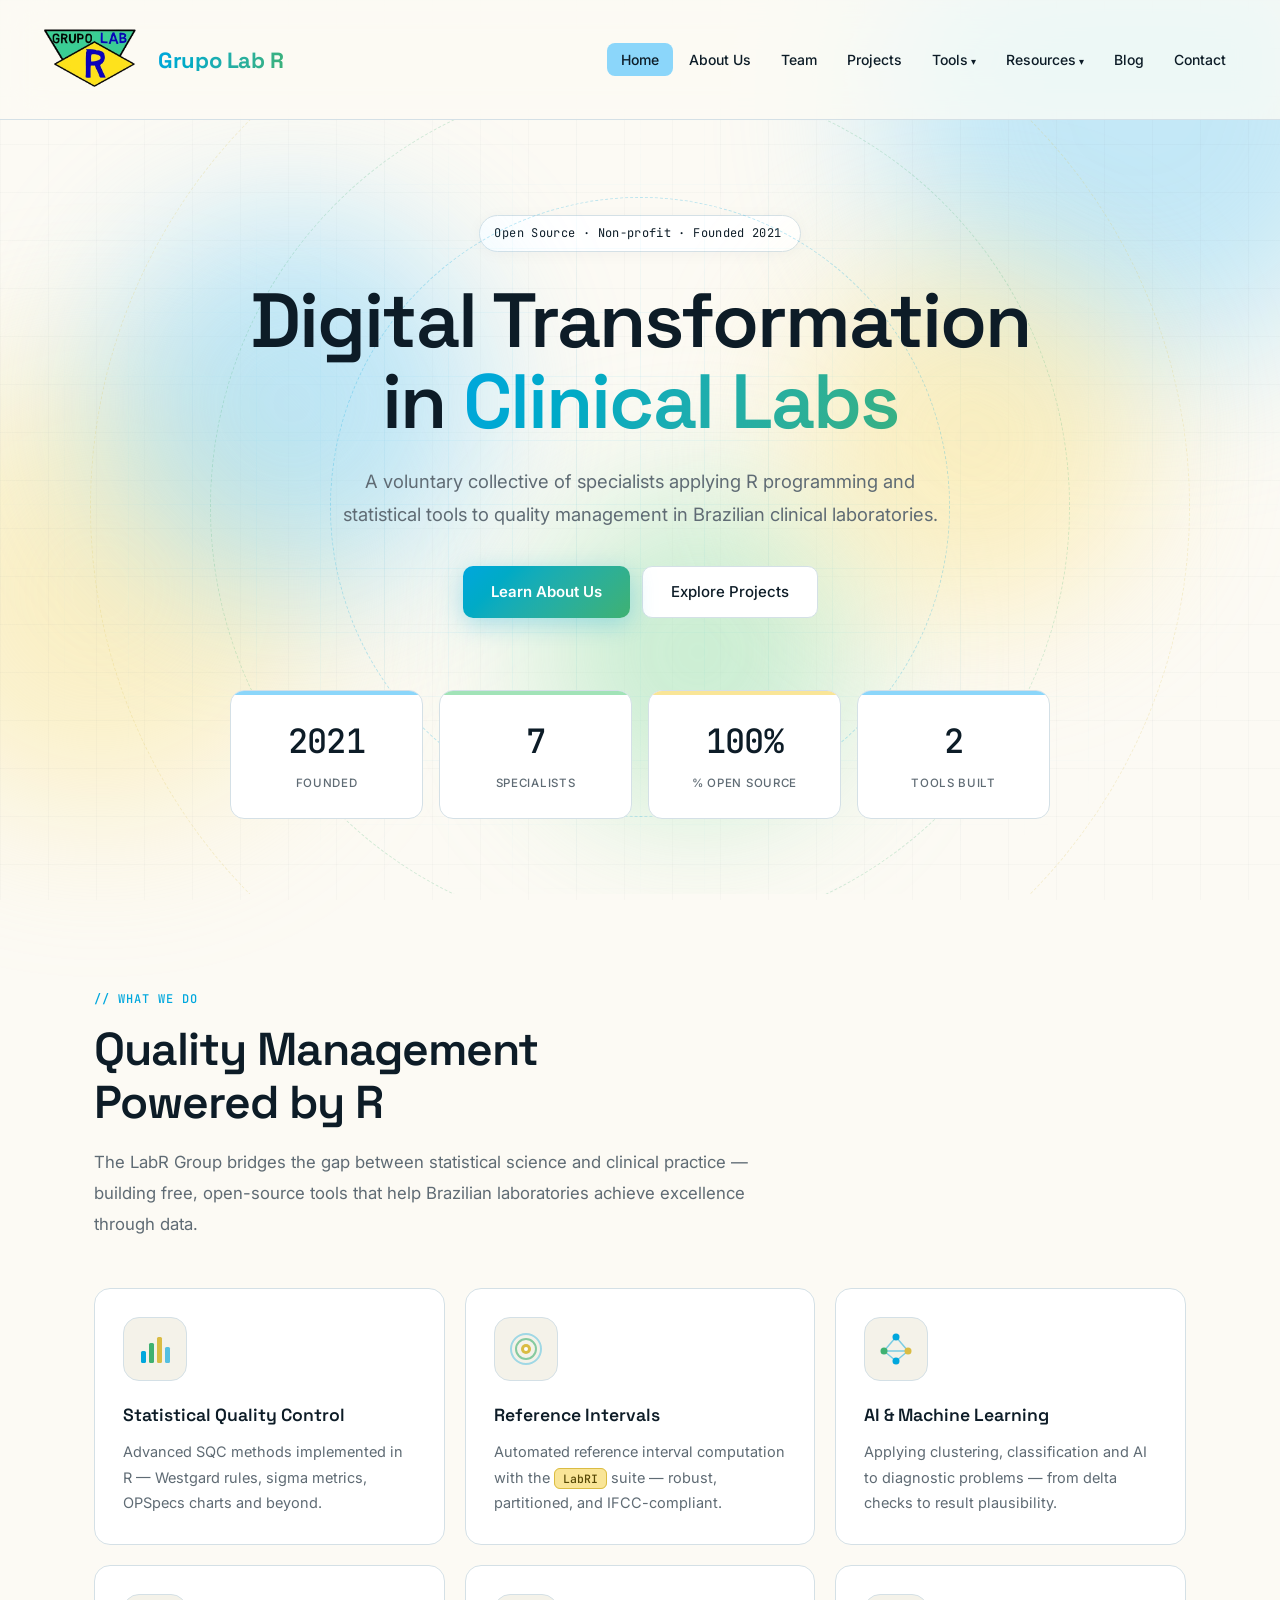
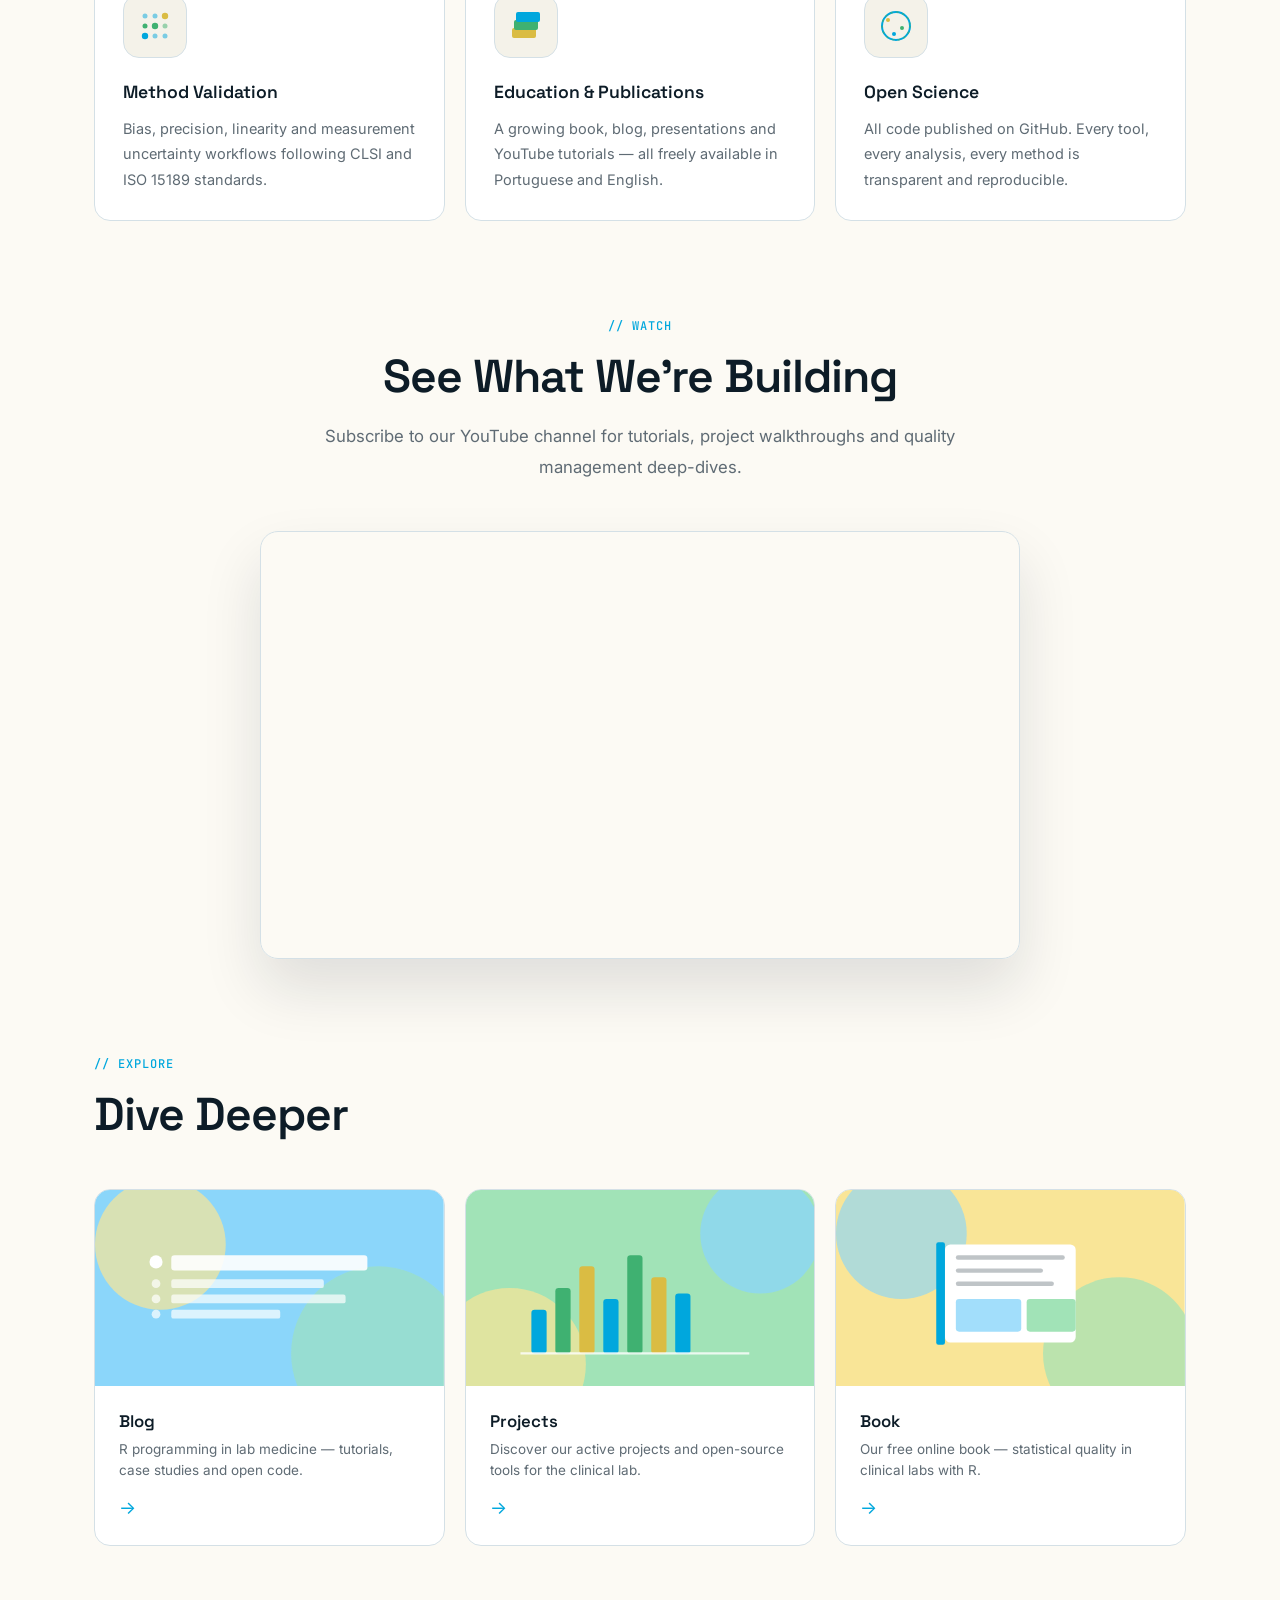
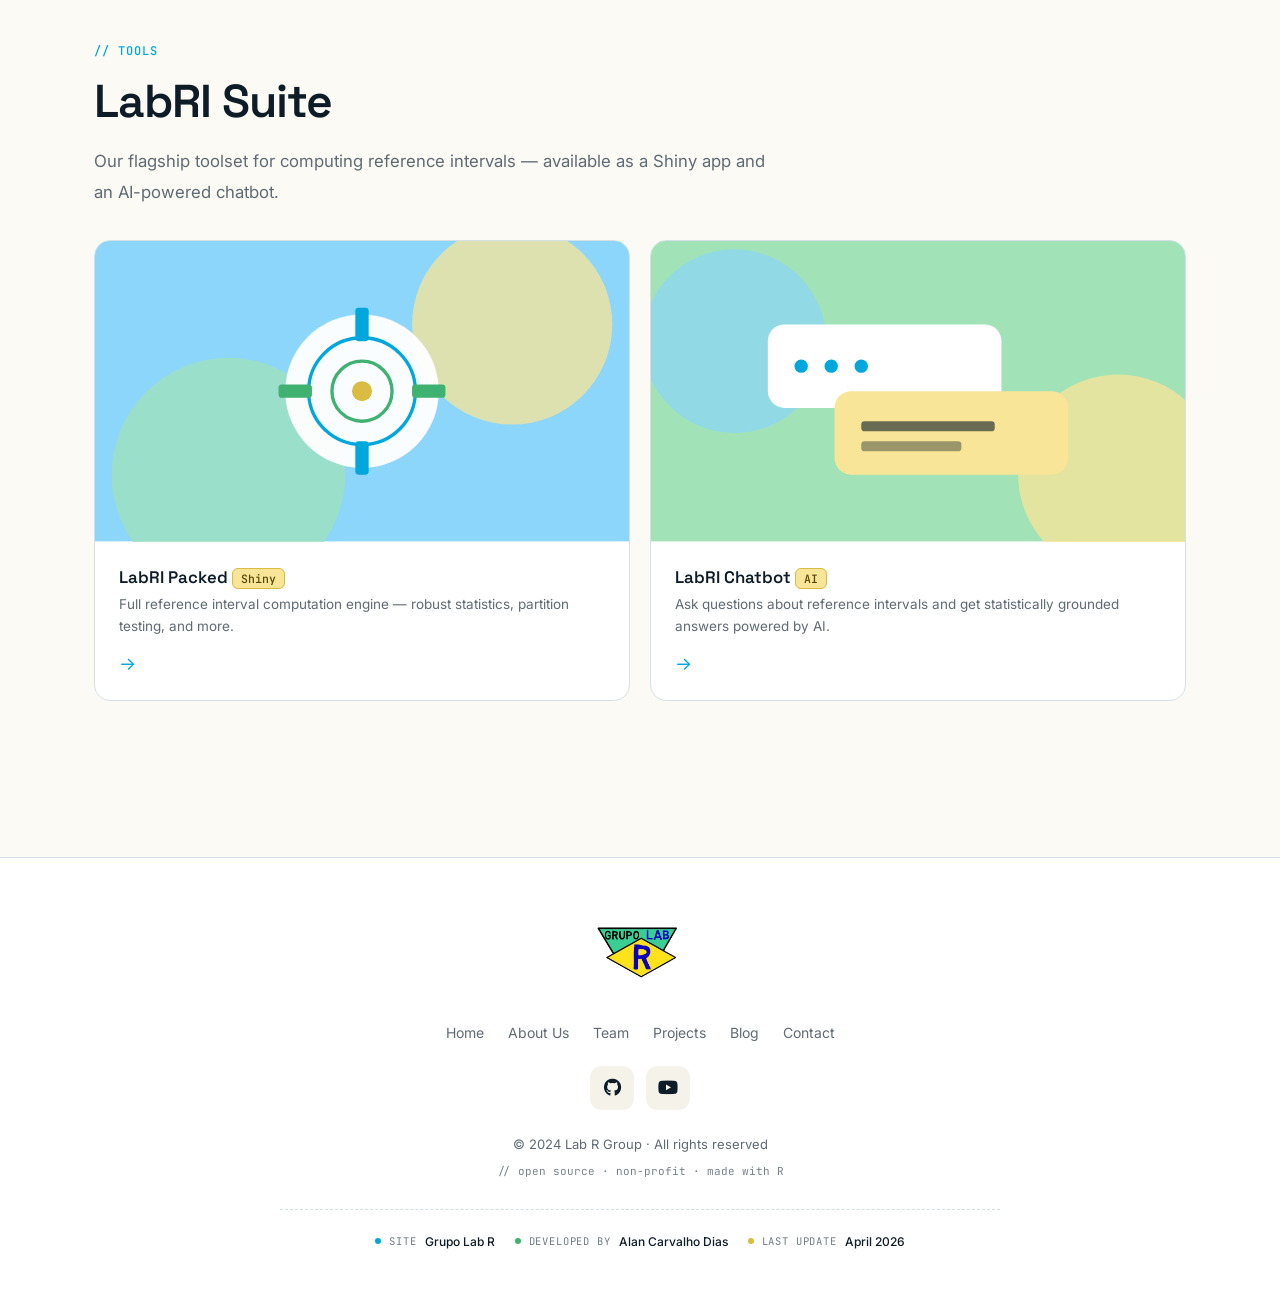
==== commit 1f56084f: "Add files via upload" ====
--- a/index.html
+++ b/index.html
@@ -308,5 +308,6 @@
       last = y;
     }, { passive: true });
   })();</script>
+<script src="labr-nav.js"></script>
 </body>
 </html>
--- a/labr-style.css
+++ b/labr-style.css
@@ -82,7 +82,7 @@
   z-index: 1000;
   display: flex; align-items: center; justify-content: space-between;
   padding: 0 40px;
-  height: 104px;
+  height: 120px;
   background: oklch(98.5% 0.008 95 / 0.82);
   transform: translateY(0);
   transition: transform .4s cubic-bezier(.4,0,.2,1), box-shadow .3s, height .3s;
@@ -96,7 +96,7 @@
   display: flex; align-items: center; gap: 12px;
   text-decoration: none;
 }
-.labr-nav .nav-logo img { height: 72px; width: auto; transition: transform .4s; }
+.labr-nav .nav-logo img { height: 92px; width: auto; transition: transform .4s; }
 .labr-nav:hover .nav-logo img { transform: rotate(-6deg) scale(1.04); }
 .labr-nav .nav-logo .brand-wrap { display: flex; flex-direction: column; line-height: 1; }
 .labr-nav .nav-logo .brand {
@@ -131,6 +131,15 @@
 
 .nav-links .has-drop { position: relative; }
 .nav-links .has-drop > a::after { content: ' ▾'; font-size: 10px; }
+/* Invisible bridge that keeps hover alive while cursor travels from link to menu */
+.nav-links .has-drop::after {
+  content: '';
+  position: absolute;
+  top: 100%; left: -12px; right: -12px;
+  height: 18px;
+  pointer-events: none;
+}
+.nav-links .has-drop:hover::after { pointer-events: auto; }
 .nav-links .drop {
   display: none;
   position: absolute; top: calc(100% + 6px); left: 0;
@@ -145,7 +154,9 @@
   color: var(--text); font-size: 13px; font-weight: 500;
 }
 .nav-links .drop a:hover { background: var(--bg3); }
-.nav-links .has-drop:hover .drop {
+.nav-links .has-drop:hover .drop,
+.nav-links .has-drop:focus-within .drop,
+.nav-links .has-drop.open .drop {
   display: block;
   animation: dropIn .18s ease-out;
 }
@@ -181,11 +192,11 @@
 .nav-mobile.open { display: flex; }
 
 /* ── Page wrapper ── */
-.page { position: relative; z-index: 1; padding-top: 104px; }
+.page { position: relative; z-index: 1; padding-top: 120px; }
 
 /* Scrolled state: shrink + shadow */
-.labr-nav.scrolled { height: 76px; box-shadow: 0 8px 28px oklch(22% 0.03 240 / 0.08); }
-.labr-nav.scrolled .nav-logo img { height: 52px; }
+.labr-nav.scrolled { height: 82px; box-shadow: 0 8px 28px oklch(22% 0.03 240 / 0.08); }
+.labr-nav.scrolled .nav-logo img { height: 62px; }
 .labr-nav.scrolled .nav-logo .brand { font-size: 18px; }
 .labr-nav.scrolled .nav-logo .brand-sub { font-size: 9.5px; margin-top: 2px; }
 
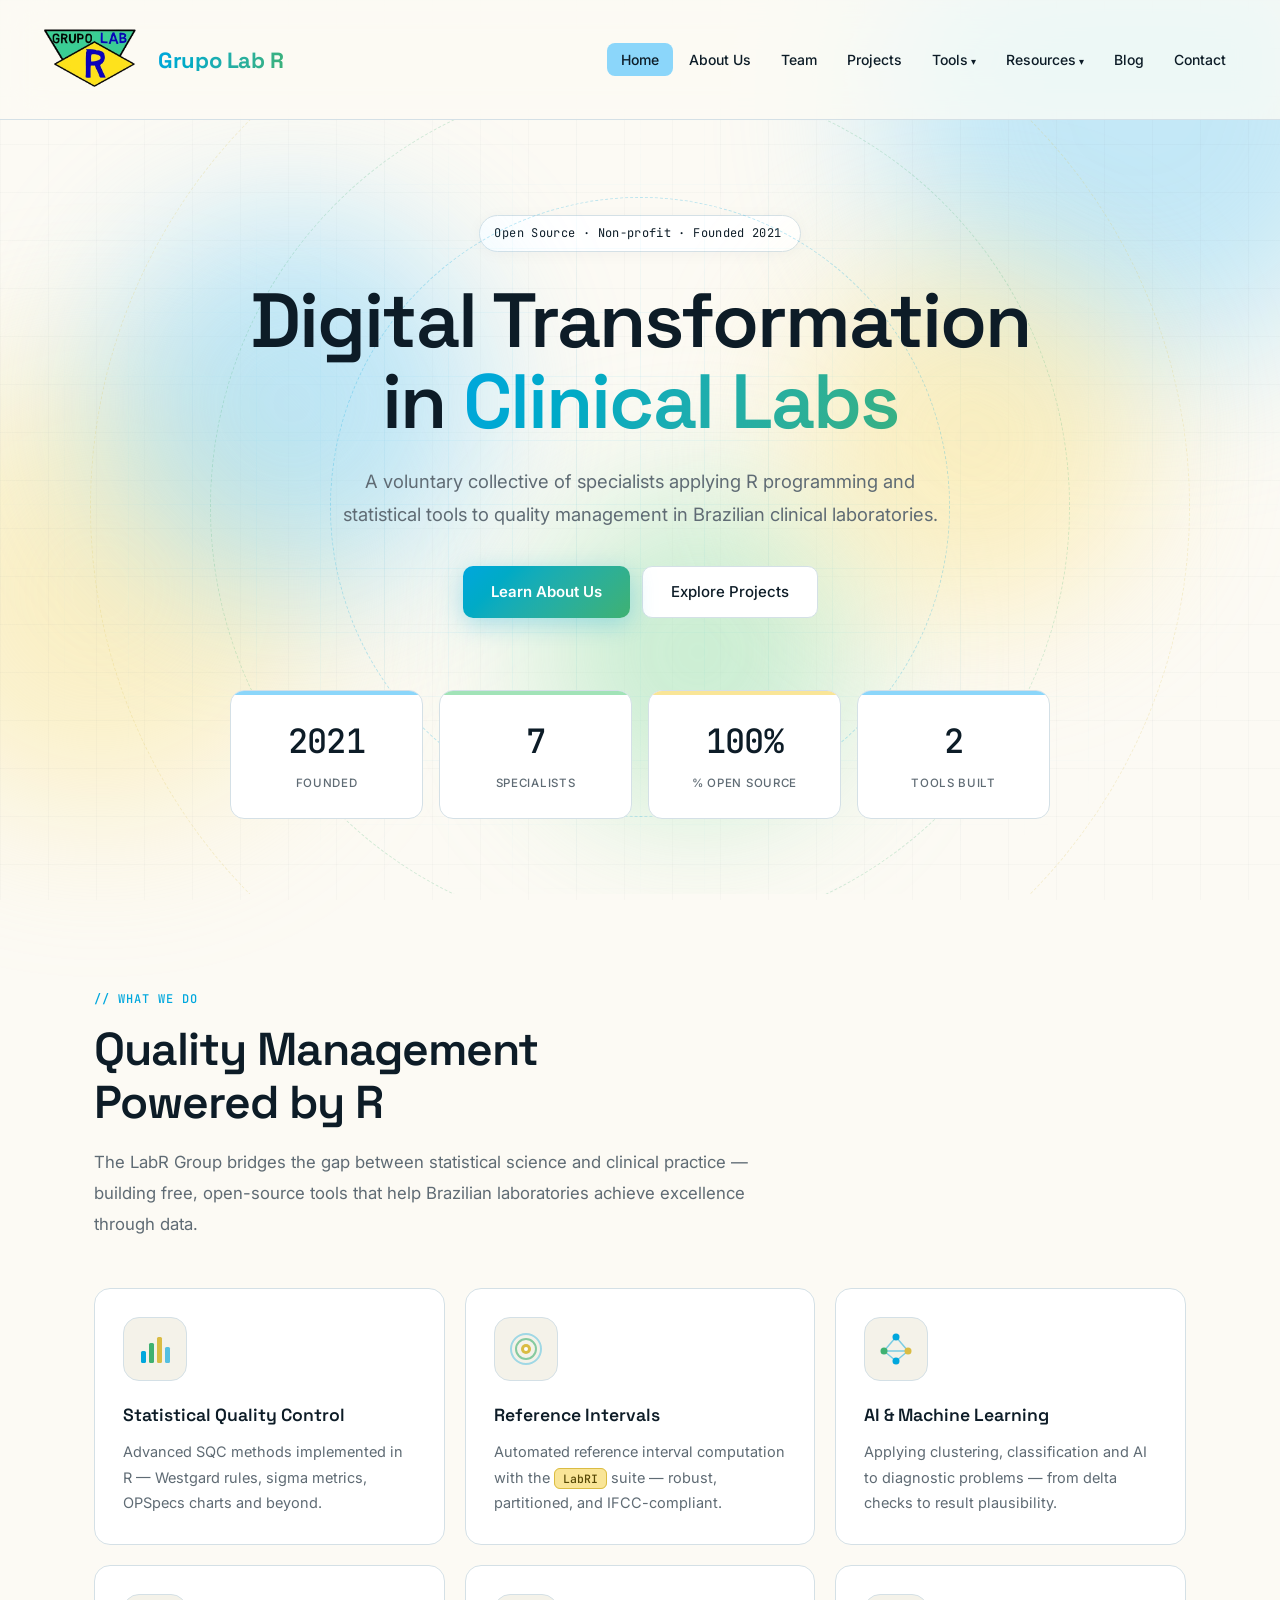
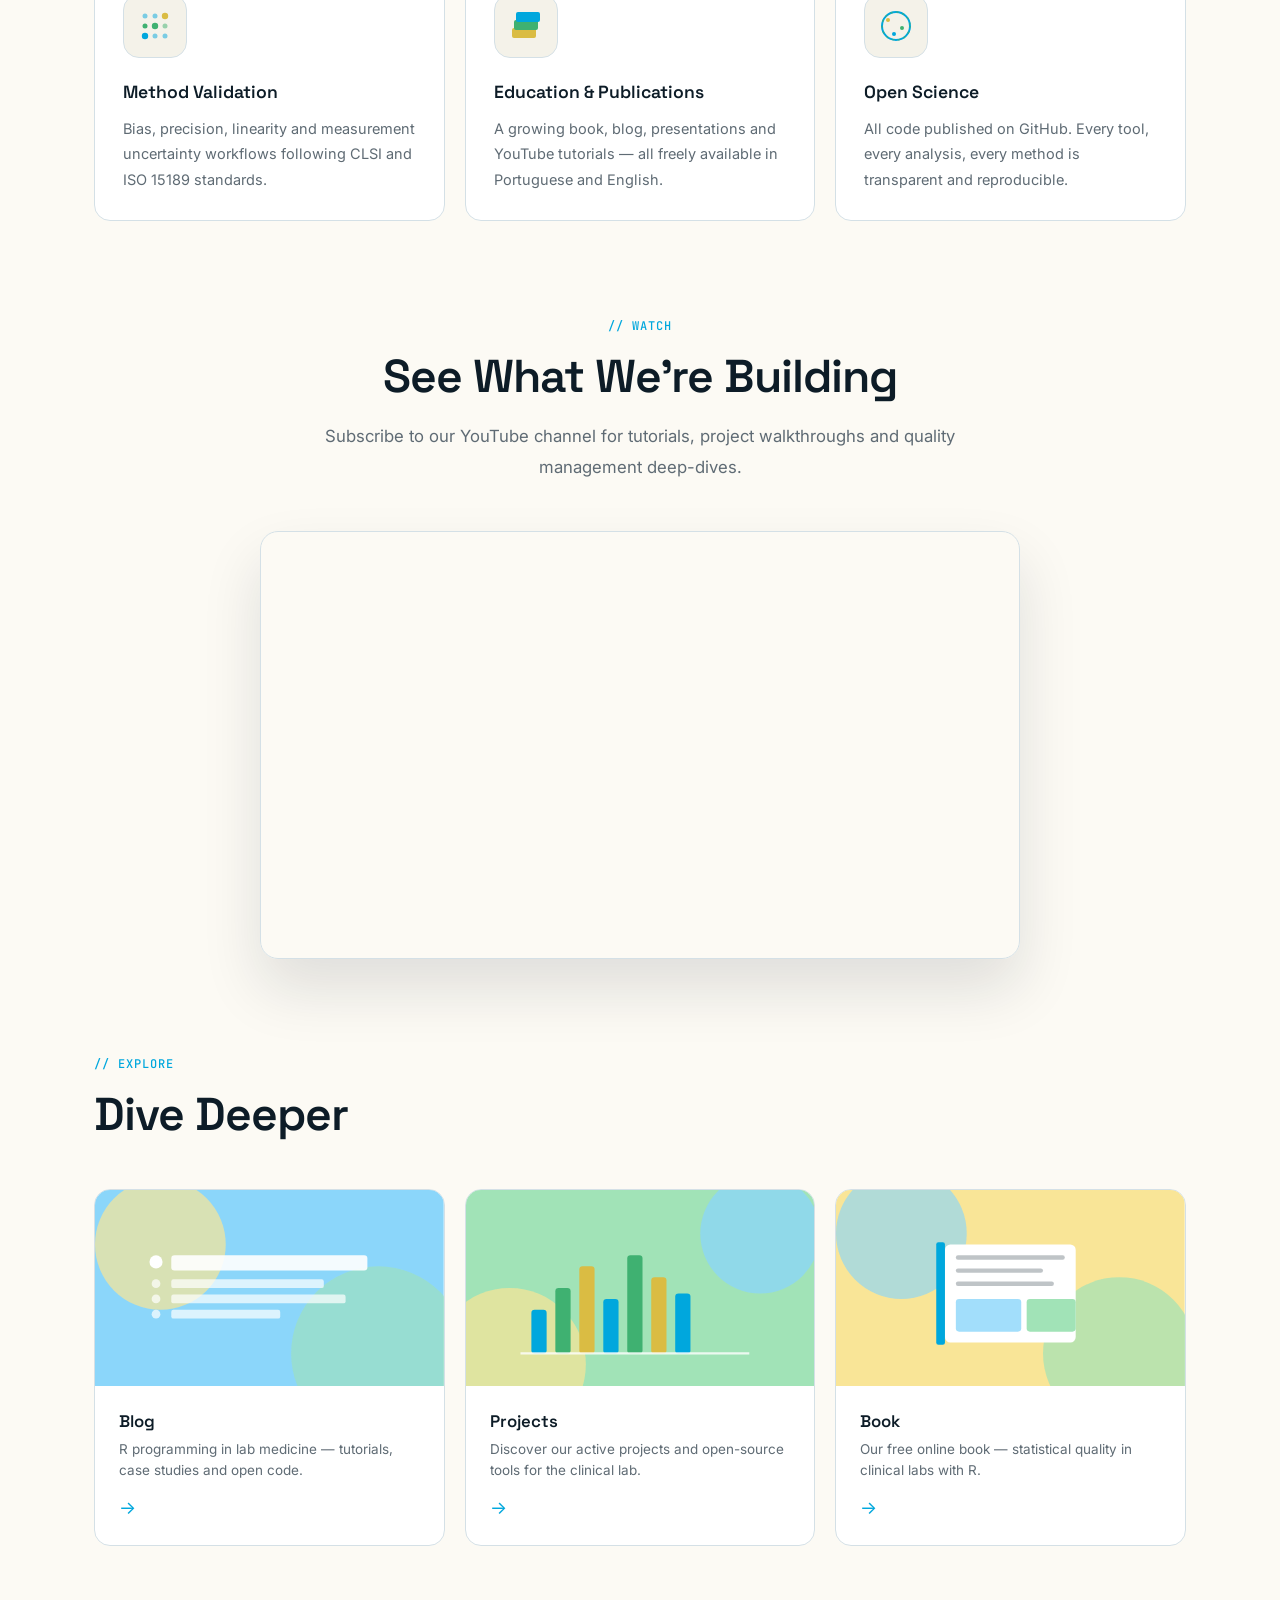
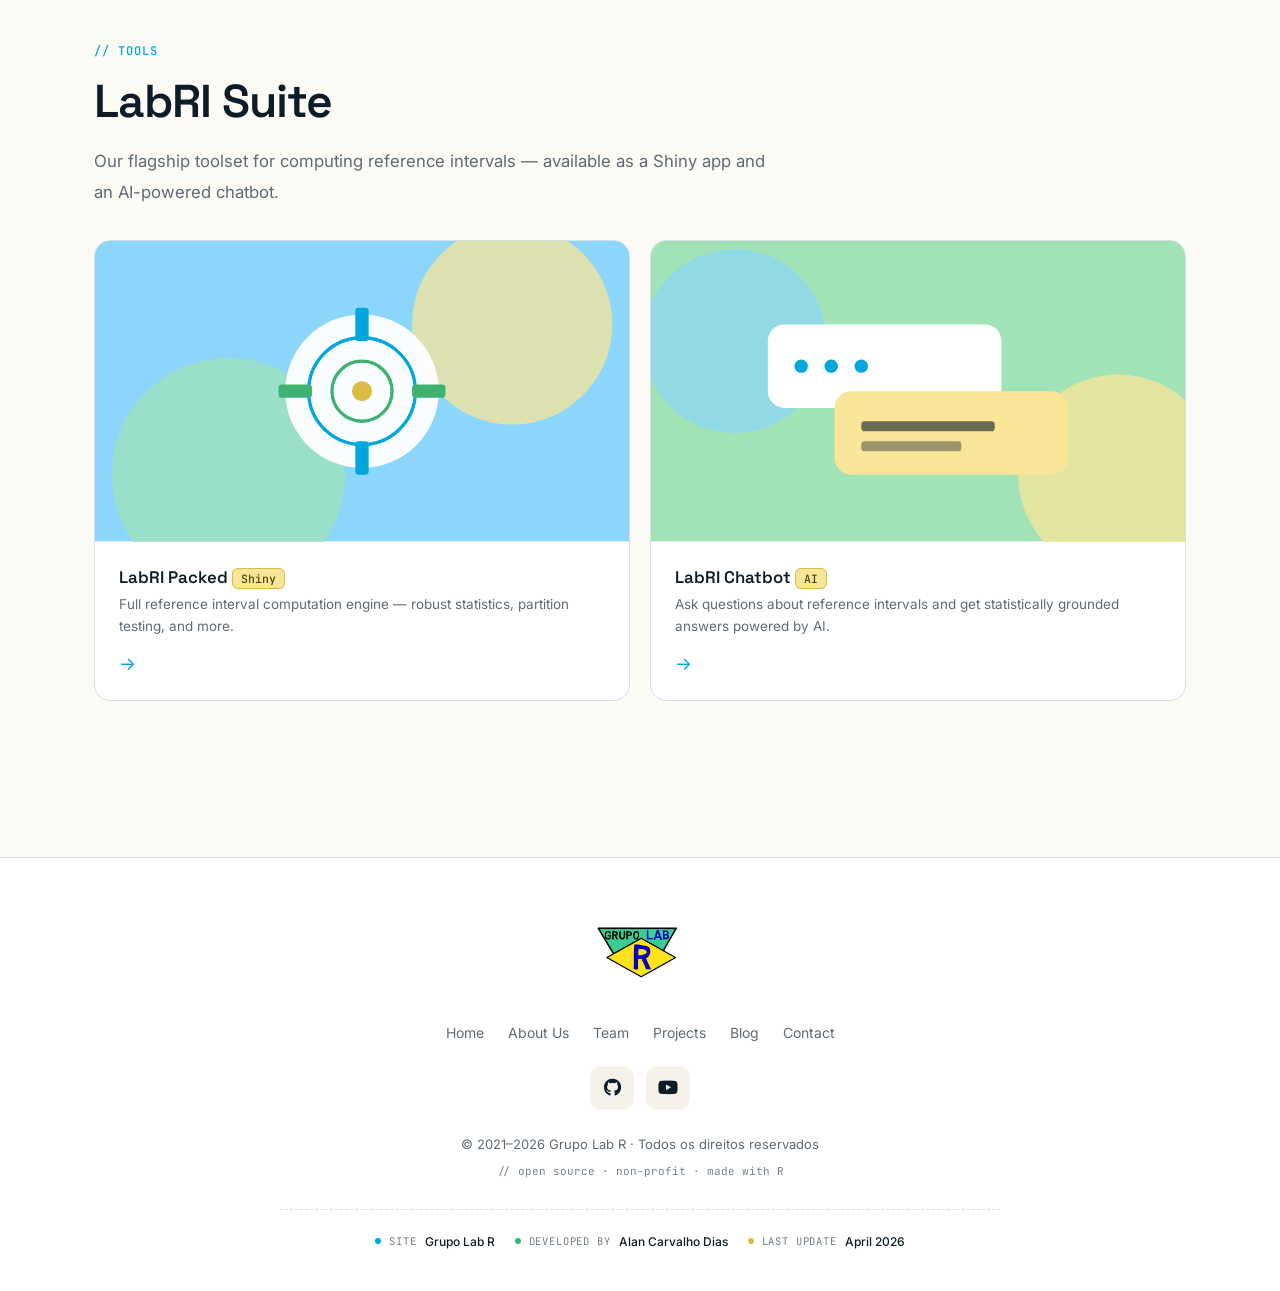
==== commit 181acd8c: "Add files via upload" ====
--- a/index.html
+++ b/index.html
@@ -1,19 +1,31 @@
 <!DOCTYPE html>
-<html lang="en">
+<html lang="pt-BR">
 <head>
   <meta charset="utf-8"/>
   <meta name="viewport" content="width=device-width, initial-scale=1.0"/>
-  <title>Lab R Group — Digital Transformation in Clinical Labs</title>
-  <meta name="description" content="Lab R Group: a voluntary collective implementing digital transformation in clinical laboratory quality management using R programming."/>
-  <meta name="keywords" content="GrupoLabR, Grupo Lab R, R programming, Clinical Laboratory, Quality Control, Biostatistics, Reference Intervals, Method Validation"/>
-  <meta name="author" content="Lab R Group"/>
-  <meta property="og:title" content="Lab R Group"/>
-  <meta property="og:description" content="Digital transformation in clinical laboratory quality management through R."/>
-  <meta property="og:image" content="imagens/logo_grupo_lab_r.png"/>
+  <title>Grupo Lab R | Transformação Digital em Laboratórios Clínicos com R</title>
+  <meta name="description" content="Coletivo voluntário e sem fins lucrativos que aplica a linguagem R à gestão da qualidade em laboratórios clínicos. Ferramentas open source, intervalos de referência, controle de qualidade e biostatística."/>
+  <meta name="author" content="Grupo Lab R"/>
+  <meta name="robots" content="index, follow, max-snippet:-1, max-image-preview:large"/>
+  <link rel="canonical" href="https://www.grupolabr.com/"/>
+  <link rel="icon" type="image/png" href="imagens/logo_grupo_lab_r.png"/>
+  <link rel="apple-touch-icon" href="imagens/logo_grupo_lab_r.png"/>
+  <meta property="og:type" content="website"/>
+  <meta property="og:site_name" content="Grupo Lab R"/>
+  <meta property="og:locale" content="pt_BR"/>
+  <meta property="og:title" content="Grupo Lab R | Transformação Digital em Laboratórios Clínicos com R"/>
+  <meta property="og:description" content="Coletivo voluntário e sem fins lucrativos que aplica a linguagem R à gestão da qualidade em laboratórios clínicos. Ferramentas open source, intervalos de referência, controle de qualidade e biostatística."/>
   <meta property="og:url" content="https://www.grupolabr.com/"/>
+  <meta property="og:image" content="https://www.grupolabr.com/imagens/logo_grupo_lab_r.png"/>
+  <meta property="og:image:alt" content="Logo do Grupo Lab R"/>
+  <meta name="twitter:card" content="summary_large_image"/>
+  <meta name="twitter:title" content="Grupo Lab R | Transformação Digital em Laboratórios Clínicos com R"/>
+  <meta name="twitter:description" content="Coletivo voluntário e sem fins lucrativos que aplica a linguagem R à gestão da qualidade em laboratórios clínicos. Ferramentas open source, intervalos de referência, controle de qualidade e biostatística."/>
+  <meta name="twitter:image" content="https://www.grupolabr.com/imagens/logo_grupo_lab_r.png"/>
   <link rel="stylesheet" href="labr-style.css"/>
   <link rel="stylesheet" href="https://cdnjs.cloudflare.com/ajax/libs/font-awesome/6.4.2/css/all.min.css"/>
   <script defer src="labr-icons.js"></script>
+  <script type="application/ld+json">[{"@context":"https://schema.org","@type":"Organization","name":"Grupo Lab R","alternateName":["Lab R Group","GrupoLabR"],"url":"https://www.grupolabr.com/","logo":"https://www.grupolabr.com/imagens/logo_grupo_lab_r.png","description":"Coletivo voluntário e sem fins lucrativos que aplica a linguagem R à gestão da qualidade em laboratórios clínicos.","foundingDate":"2021","sameAs":["https://github.com/labrgrupo/site_labrgroup","https://www.youtube.com/@grupolabr4872"]},{"@context":"https://schema.org","@type":"WebSite","name":"Grupo Lab R","url":"https://www.grupolabr.com/","inLanguage":"pt-BR","publisher":{"@type":"Organization","name":"Grupo Lab R"}}]</script>
 </head>
 <body>
 
@@ -238,7 +250,7 @@
     <a href="https://github.com/labrgrupo/site_labrgroup" title="GitHub"><i class="fab fa-github"></i></a>
     <a href="https://www.youtube.com/@grupolabr4872/videos" title="YouTube"><i class="fab fa-youtube"></i></a>
   </div>
-  <div class="footer-copy">© 2024 Lab R Group · All rights reserved</div>
+  <div class="footer-copy">© 2021–2026 Grupo Lab R · Todos os direitos reservados</div>
   <div class="footer-mono">// open source · non-profit · made with R</div>
   <div class="footer-meta">
     <span class="meta-item"><span class="dot"></span><span class="meta-label">Site</span><span class="meta-value">Grupo Lab R</span></span>
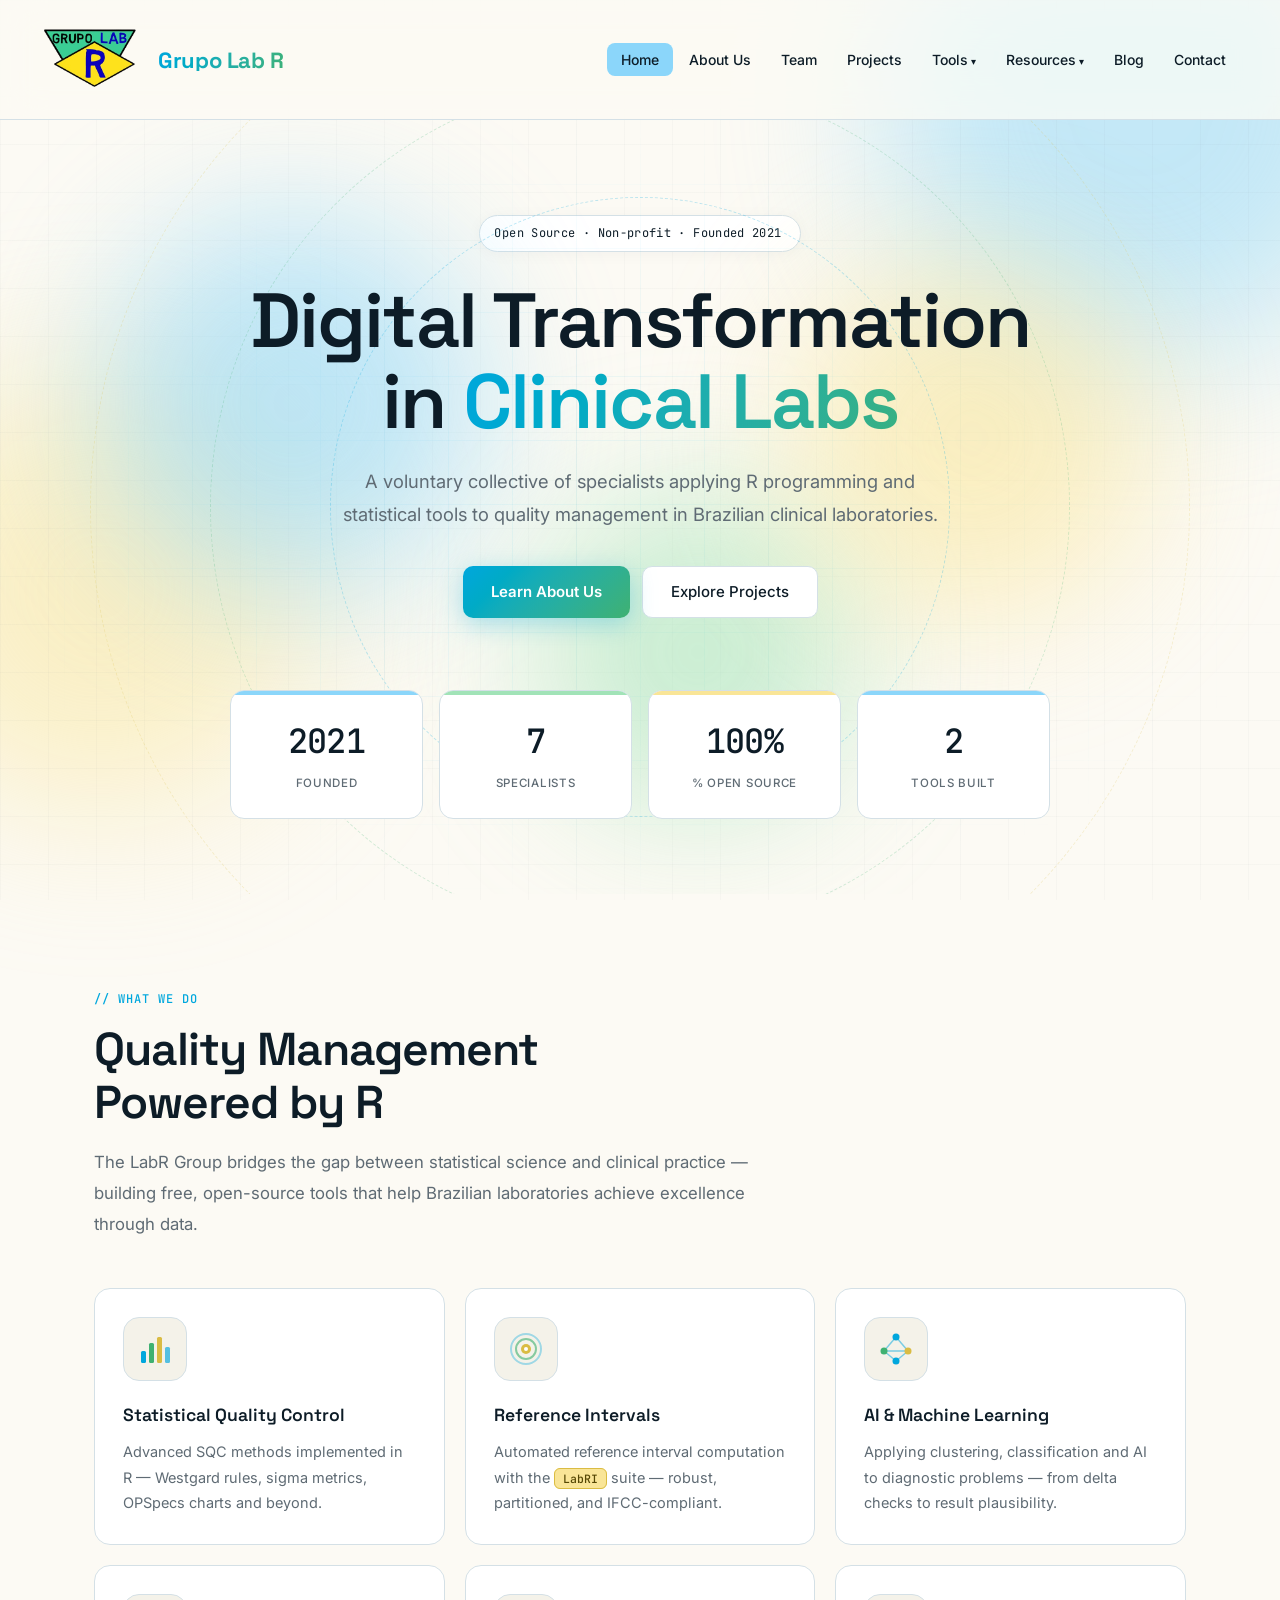
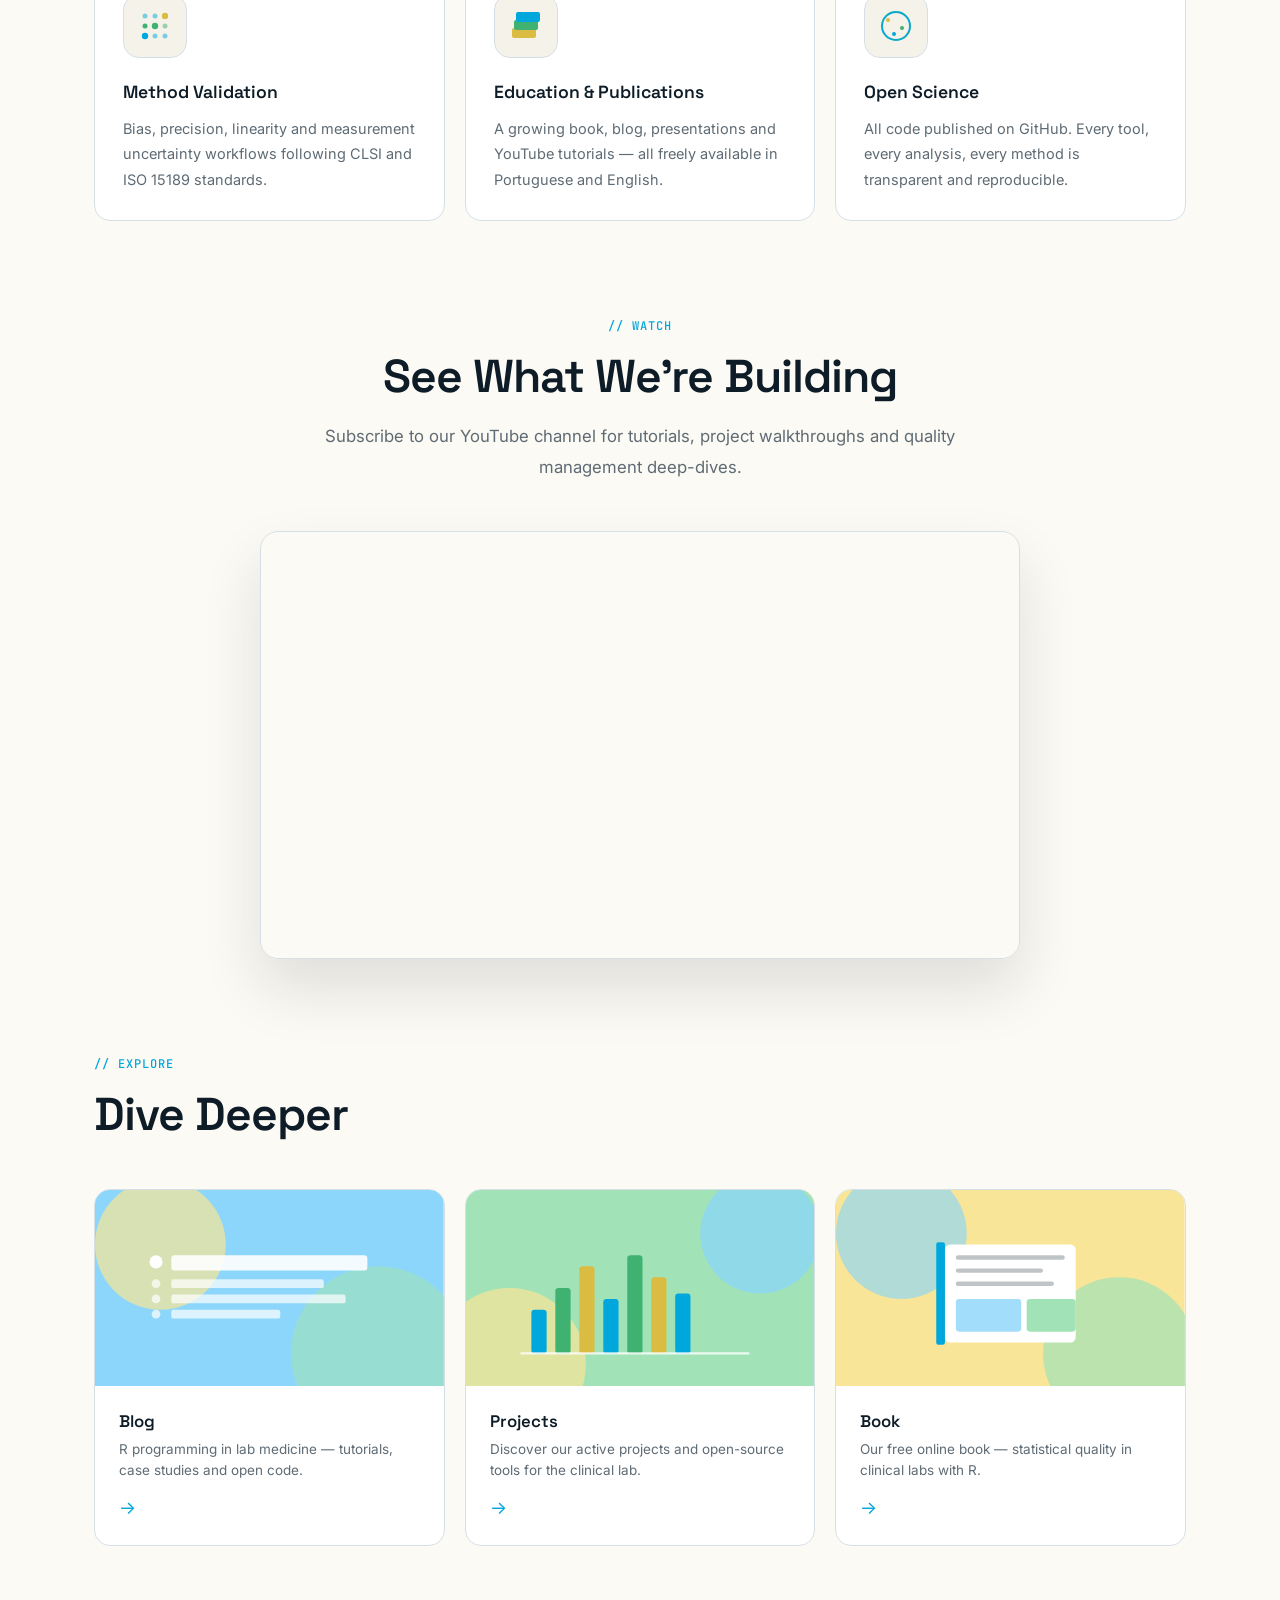
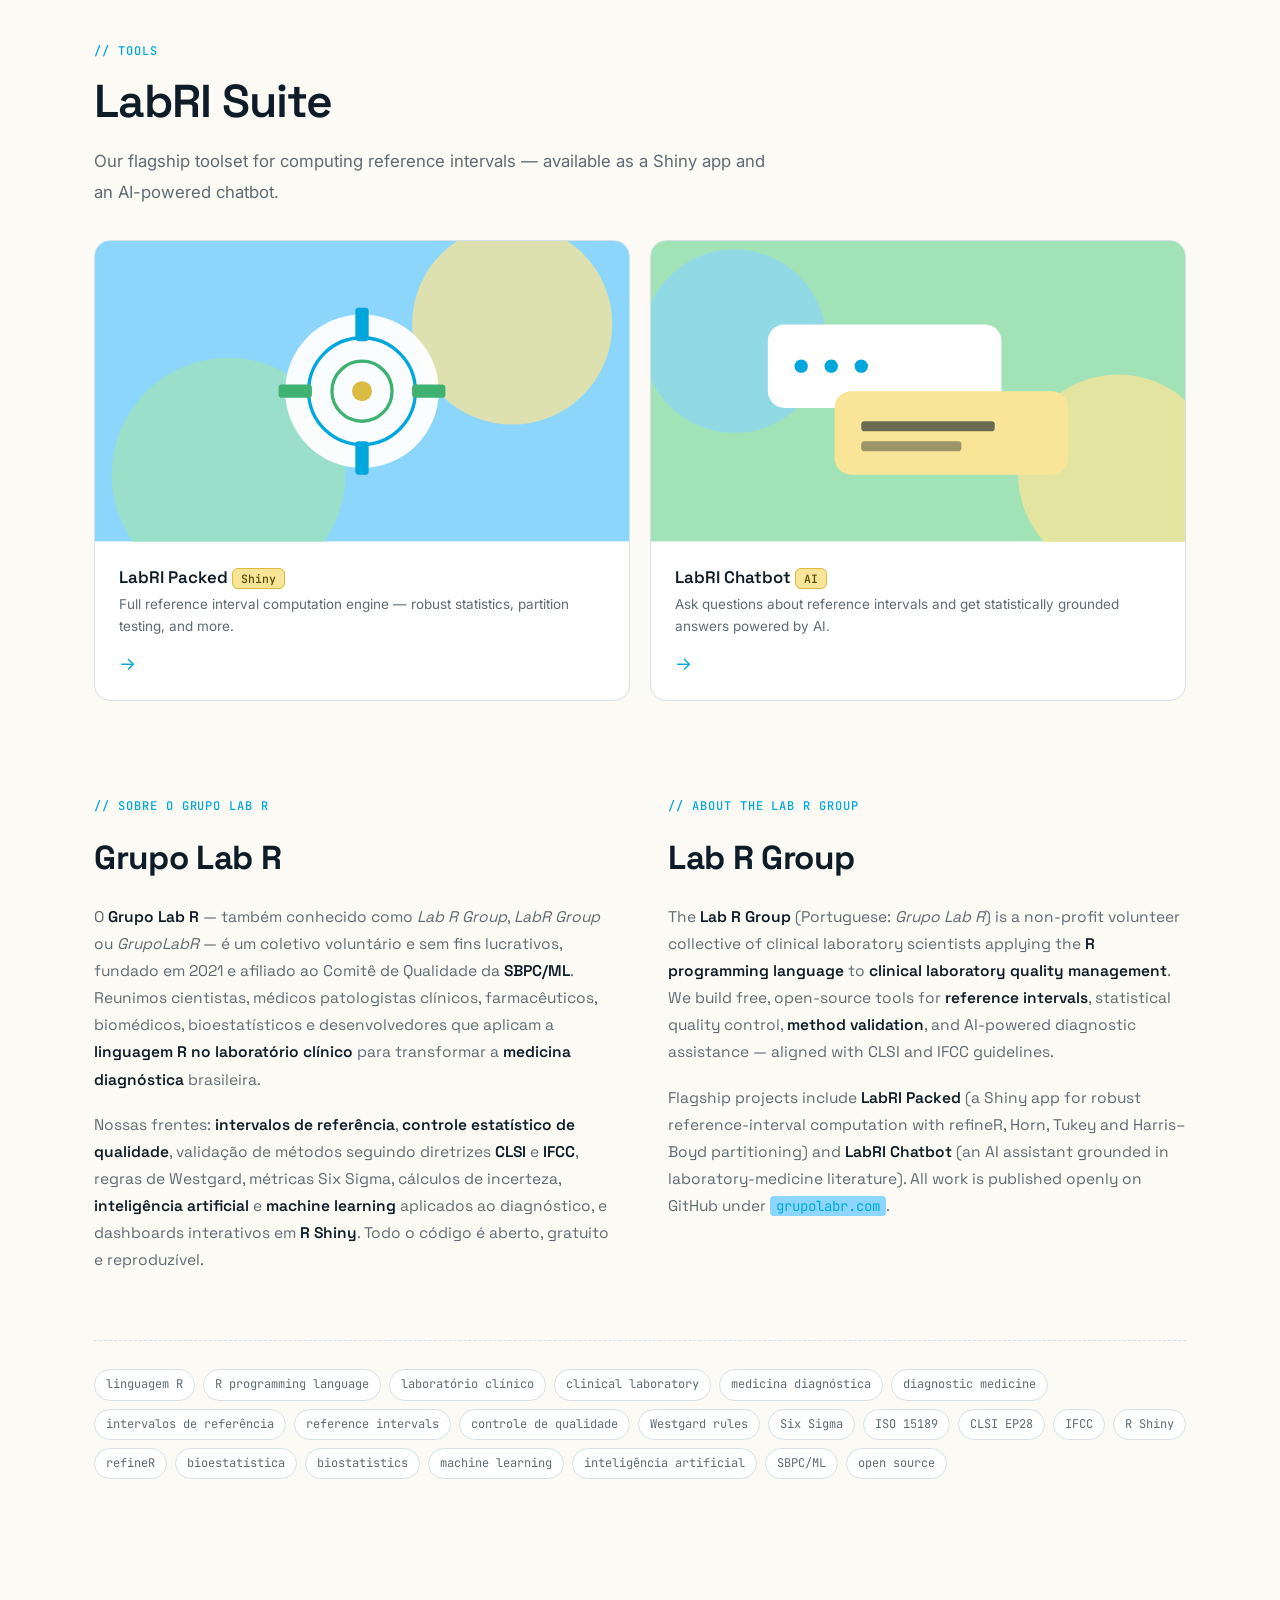
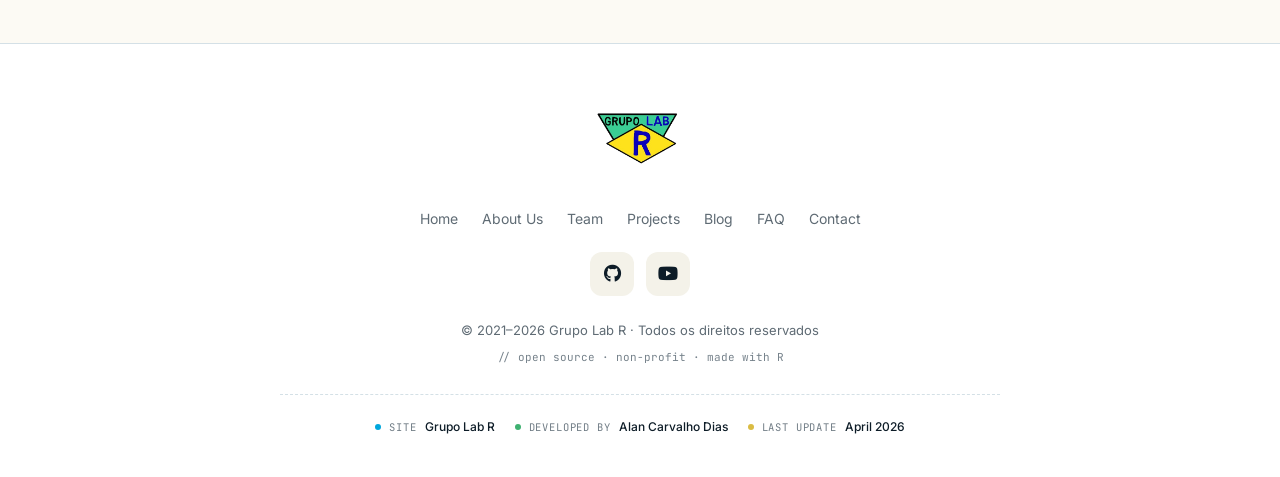
==== commit 47c8442c: "Add files via upload" ====
--- a/index.html
+++ b/index.html
@@ -7,7 +7,7 @@
   <meta name="description" content="Coletivo voluntário e sem fins lucrativos que aplica a linguagem R à gestão da qualidade em laboratórios clínicos. Ferramentas open source, intervalos de referência, controle de qualidade e biostatística."/>
   <meta name="author" content="Grupo Lab R"/>
   <meta name="robots" content="index, follow, max-snippet:-1, max-image-preview:large"/>
-  <link rel="canonical" href="https://www.grupolabr.com/"/>
+  <link rel="canonical" href="https://grupolabr.com/"/>
   <link rel="icon" type="image/png" href="imagens/logo_grupo_lab_r.png"/>
   <link rel="apple-touch-icon" href="imagens/logo_grupo_lab_r.png"/>
   <meta property="og:type" content="website"/>
@@ -15,17 +15,17 @@
   <meta property="og:locale" content="pt_BR"/>
   <meta property="og:title" content="Grupo Lab R | Transformação Digital em Laboratórios Clínicos com R"/>
   <meta property="og:description" content="Coletivo voluntário e sem fins lucrativos que aplica a linguagem R à gestão da qualidade em laboratórios clínicos. Ferramentas open source, intervalos de referência, controle de qualidade e biostatística."/>
-  <meta property="og:url" content="https://www.grupolabr.com/"/>
-  <meta property="og:image" content="https://www.grupolabr.com/imagens/logo_grupo_lab_r.png"/>
+  <meta property="og:url" content="https://grupolabr.com/"/>
+  <meta property="og:image" content="https://grupolabr.com/imagens/logo_grupo_lab_r.png"/>
   <meta property="og:image:alt" content="Logo do Grupo Lab R"/>
   <meta name="twitter:card" content="summary_large_image"/>
   <meta name="twitter:title" content="Grupo Lab R | Transformação Digital em Laboratórios Clínicos com R"/>
   <meta name="twitter:description" content="Coletivo voluntário e sem fins lucrativos que aplica a linguagem R à gestão da qualidade em laboratórios clínicos. Ferramentas open source, intervalos de referência, controle de qualidade e biostatística."/>
-  <meta name="twitter:image" content="https://www.grupolabr.com/imagens/logo_grupo_lab_r.png"/>
+  <meta name="twitter:image" content="https://grupolabr.com/imagens/logo_grupo_lab_r.png"/>
   <link rel="stylesheet" href="labr-style.css"/>
   <link rel="stylesheet" href="https://cdnjs.cloudflare.com/ajax/libs/font-awesome/6.4.2/css/all.min.css"/>
   <script defer src="labr-icons.js"></script>
-  <script type="application/ld+json">[{"@context":"https://schema.org","@type":"Organization","name":"Grupo Lab R","alternateName":["Lab R Group","GrupoLabR"],"url":"https://www.grupolabr.com/","logo":"https://www.grupolabr.com/imagens/logo_grupo_lab_r.png","description":"Coletivo voluntário e sem fins lucrativos que aplica a linguagem R à gestão da qualidade em laboratórios clínicos.","foundingDate":"2021","sameAs":["https://github.com/labrgrupo/site_labrgroup","https://www.youtube.com/@grupolabr4872"]},{"@context":"https://schema.org","@type":"WebSite","name":"Grupo Lab R","url":"https://www.grupolabr.com/","inLanguage":"pt-BR","publisher":{"@type":"Organization","name":"Grupo Lab R"}}]</script>
+  <script type="application/ld+json">[{"@context":"https://schema.org","@type":["Organization","EducationalOrganization"],"@id":"https://grupolabr.com/#organization","name":"Grupo Lab R","alternateName":["Grupo LabR","GrupoLabR","Grupo Lab-R","Lab R Group","LabR Group","LabRGroup","Lab-R Group","LabR","Lab R"],"url":"https://grupolabr.com/","logo":{"@type":"ImageObject","url":"https://grupolabr.com/imagens/logo_grupo_lab_r.png","width":512,"height":512},"image":"https://grupolabr.com/imagens/logo_grupo_lab_r.png","description":"Grupo Lab R (Lab R Group) é um coletivo voluntário e sem fins lucrativos de cientistas e profissionais de laboratório clínico que aplica a linguagem de programação R à gestão da qualidade, intervalos de referência, validação de métodos, controle estatístico de qualidade e inteligência artificial em medicina diagnóstica. The Lab R Group is a non-profit collective applying R programming to clinical laboratory quality.","foundingDate":"2021","foundingLocation":{"@type":"Place","name":"Brasil"},"areaServed":"Brasil","knowsAbout":["Linguagem R","R programming language","Laboratório clínico","Clinical Laboratory","Medicina diagnóstica","Diagnostic medicine","Controle de Qualidade Estatístico","Statistical Quality Control","Intervalos de Referência","Reference Intervals","Validação de Métodos","Method Validation","CLSI","IFCC","Regras de Westgard","Westgard Rules","Six Sigma laboratório","Biostatística","Biostatistics","Inteligência Artificial em saúde","Machine Learning medicina laboratorial","Shiny applications","R Shiny","ISO 15189","Gestão da qualidade laboratorial"],"sameAs":["https://github.com/labrgrupo","https://github.com/labrgrupo/site_labrgroup","https://www.youtube.com/@grupolabr4872"]},{"@context":"https://schema.org","@type":"WebSite","@id":"https://grupolabr.com/#website","name":"Grupo Lab R","alternateName":["Lab R Group","GrupoLabR","LabR Group"],"url":"https://grupolabr.com/","inLanguage":["pt-BR","en"],"publisher":{"@id":"https://grupolabr.com/#organization"},"potentialAction":{"@type":"SearchAction","target":"https://grupolabr.com/?q={search_term_string}","query-input":"required name=search_term_string"}}]</script>
 </head>
 <body>
 
@@ -55,6 +55,7 @@
       <div class="drop">
         <a href="Book.html"><i class="fa fa-book" style="width:16px"></i> Book</a>
         <a href="Presentations.html"><i class="fa fa-desktop" style="width:16px"></i> Presentations</a>
+        <a href="FAQ.html"><i class="fa fa-question-circle" style="width:16px"></i> FAQ</a>
       </div>
     </li>
     <li><a href="Blog.html">Blog</a></li>
@@ -75,6 +76,7 @@
   <a href="LabRI_chatbot.html">LabRI Chatbot</a>
   <a href="Book.html">Book</a>
   <a href="Presentations.html">Presentations</a>
+  <a href="FAQ.html">FAQ</a>
   <a href="Blog.html">Blog</a>
   <a href="Contact.html">Contact</a>
 </div>
@@ -235,6 +237,72 @@
 
 </div>
 
+  <!-- ── ABOUT / SOBRE (bilingual, entity + keyword signals) ── -->
+  <section class="section" style="padding-top:0;">
+    <div class="about-grid">
+      <div class="about-col">
+        <div class="section-label">// sobre o grupo lab r</div>
+        <h2 class="about-h" lang="pt-BR">Grupo Lab R</h2>
+        <p class="about-p" lang="pt-BR">
+          O <strong>Grupo Lab R</strong> — também conhecido como <em>Lab R Group</em>, <em>LabR Group</em> ou <em>GrupoLabR</em> —
+          é um coletivo voluntário e sem fins lucrativos, fundado em 2021 e afiliado ao Comitê de Qualidade
+          da <strong>SBPC/ML</strong>. Reunimos cientistas, médicos patologistas clínicos, farmacêuticos,
+          biomédicos, bioestatísticos e desenvolvedores que aplicam a
+          <strong>linguagem R no laboratório clínico</strong> para transformar a
+          <strong>medicina diagnóstica</strong> brasileira.
+        </p>
+        <p class="about-p" lang="pt-BR">
+          Nossas frentes: <strong>intervalos de referência</strong>, <strong>controle estatístico de qualidade</strong>,
+          validação de métodos seguindo diretrizes <strong>CLSI</strong> e <strong>IFCC</strong>, regras de
+          Westgard, métricas Six Sigma, cálculos de incerteza, <strong>inteligência artificial</strong> e
+          <strong>machine learning</strong> aplicados ao diagnóstico, e dashboards interativos em
+          <strong>R Shiny</strong>. Todo o código é aberto, gratuito e reproduzível.
+        </p>
+      </div>
+      <div class="about-col">
+        <div class="section-label">// about the lab r group</div>
+        <h2 class="about-h" lang="en">Lab R Group</h2>
+        <p class="about-p" lang="en">
+          The <strong>Lab R Group</strong> (Portuguese: <em>Grupo Lab R</em>) is a non-profit volunteer collective
+          of clinical laboratory scientists applying the <strong>R programming language</strong> to
+          <strong>clinical laboratory quality management</strong>. We build free, open-source tools for
+          <strong>reference intervals</strong>, statistical quality control, <strong>method validation</strong>,
+          and AI-powered diagnostic assistance — aligned with CLSI and IFCC guidelines.
+        </p>
+        <p class="about-p" lang="en">
+          Flagship projects include <strong>LabRI Packed</strong> (a Shiny app for robust reference-interval
+          computation with refineR, Horn, Tukey and Harris–Boyd partitioning) and
+          <strong>LabRI Chatbot</strong> (an AI assistant grounded in laboratory-medicine literature). All
+          work is published openly on GitHub under <code>grupolabr.com</code>.
+        </p>
+      </div>
+    </div>
+    <div class="about-tags">
+      <span class="tag">linguagem R</span>
+      <span class="tag">R programming language</span>
+      <span class="tag">laboratório clínico</span>
+      <span class="tag">clinical laboratory</span>
+      <span class="tag">medicina diagnóstica</span>
+      <span class="tag">diagnostic medicine</span>
+      <span class="tag">intervalos de referência</span>
+      <span class="tag">reference intervals</span>
+      <span class="tag">controle de qualidade</span>
+      <span class="tag">Westgard rules</span>
+      <span class="tag">Six Sigma</span>
+      <span class="tag">ISO 15189</span>
+      <span class="tag">CLSI EP28</span>
+      <span class="tag">IFCC</span>
+      <span class="tag">R Shiny</span>
+      <span class="tag">refineR</span>
+      <span class="tag">bioestatística</span>
+      <span class="tag">biostatistics</span>
+      <span class="tag">machine learning</span>
+      <span class="tag">inteligência artificial</span>
+      <span class="tag">SBPC/ML</span>
+      <span class="tag">open source</span>
+    </div>
+  </section>
+
 <!-- ── FOOTER ── -->
 <footer class="labr-footer">
   <div class="footer-logo"><img src="imagens/logo_grupo_lab_r.png" alt="Lab R Group"/></div>
@@ -244,6 +312,7 @@
     <a href="Team.html">Team</a>
     <a href="Projects.html">Projects</a>
     <a href="Blog.html">Blog</a>
+    <a href="FAQ.html">FAQ</a>
     <a href="Contact.html">Contact</a>
   </div>
   <div class="footer-social">
--- a/labr-style.css
+++ b/labr-style.css
@@ -830,6 +830,117 @@
   padding: 12px 0;
 }
 
+/* ── About bilingual ── */
+.about-grid {
+  display: grid;
+  grid-template-columns: 1fr 1fr;
+  gap: 56px;
+  margin-bottom: 48px;
+}
+.about-h {
+  font-family: var(--font);
+  font-weight: 700;
+  font-size: clamp(1.6rem, 2.6vw, 2.2rem);
+  color: var(--text);
+  margin: 12px 0 20px;
+  letter-spacing: -0.01em;
+}
+.about-p {
+  font-family: var(--font);
+  color: var(--muted);
+  line-height: 1.75;
+  font-size: 15.5px;
+  margin: 0 0 18px;
+}
+.about-p strong { color: var(--text); font-weight: 600; }
+.about-p code {
+  font-family: var(--mono);
+  font-size: 0.9em;
+  background: var(--blue);
+  color: var(--blue-deep);
+  padding: 1px 6px;
+  border-radius: 4px;
+}
+.about-tags {
+  display: flex;
+  flex-wrap: wrap;
+  gap: 8px;
+  padding: 28px 0 8px;
+  border-top: 1px dashed var(--border);
+}
+.about-tags .tag {
+  font-family: var(--mono);
+  font-size: 12px;
+  color: var(--muted);
+  padding: 5px 11px;
+  background: var(--bg2);
+  border: 1px solid var(--border);
+  border-radius: 999px;
+  transition: all .2s;
+}
+.about-tags .tag:hover {
+  color: var(--blue-deep);
+  background: var(--blue);
+  border-color: var(--blue-deep);
+}
+@media (max-width: 820px) {
+  .about-grid { grid-template-columns: 1fr; gap: 36px; }
+}
+
+/* ── FAQ ── */
+.faq-list { display: flex; flex-direction: column; gap: 12px; }
+.faq-item {
+  background: var(--bg2);
+  border: 1px solid var(--border);
+  border-radius: 14px;
+  overflow: hidden;
+  transition: border-color .2s, box-shadow .2s;
+}
+.faq-item[open] {
+  border-color: var(--blue-deep);
+  box-shadow: 0 10px 28px oklch(22% 0.03 240 / 0.06);
+}
+.faq-item summary {
+  padding: 20px 24px;
+  cursor: pointer;
+  list-style: none;
+  display: flex; align-items: center; justify-content: space-between;
+  gap: 16px;
+  font-family: var(--font);
+  font-weight: 600;
+  font-size: 1.02rem;
+  color: var(--text);
+  transition: background .2s;
+}
+.faq-item summary::-webkit-details-marker { display: none; }
+.faq-item summary:hover { background: var(--bg3); }
+.faq-q { flex: 1; }
+.faq-toggle {
+  font-family: var(--mono);
+  font-size: 22px;
+  color: var(--blue-deep);
+  width: 32px; height: 32px;
+  border-radius: 8px;
+  background: var(--blue);
+  display: inline-flex; align-items: center; justify-content: center;
+  flex-shrink: 0;
+  transition: transform .25s, background .2s;
+}
+.faq-item[open] .faq-toggle {
+  background: var(--green);
+  color: var(--green-deep);
+  transform: rotate(180deg);
+}
+.faq-a {
+  padding: 0 24px 24px;
+  color: var(--muted);
+  line-height: 1.8;
+  font-size: 15px;
+}
+.faq-item[open] .faq-a {
+  animation: fadeUp .35s ease-out;
+}
+
 /* ── Responsive ── */
 @media (max-width: 900px) {
   .labr-nav .nav-links { display: none; }
